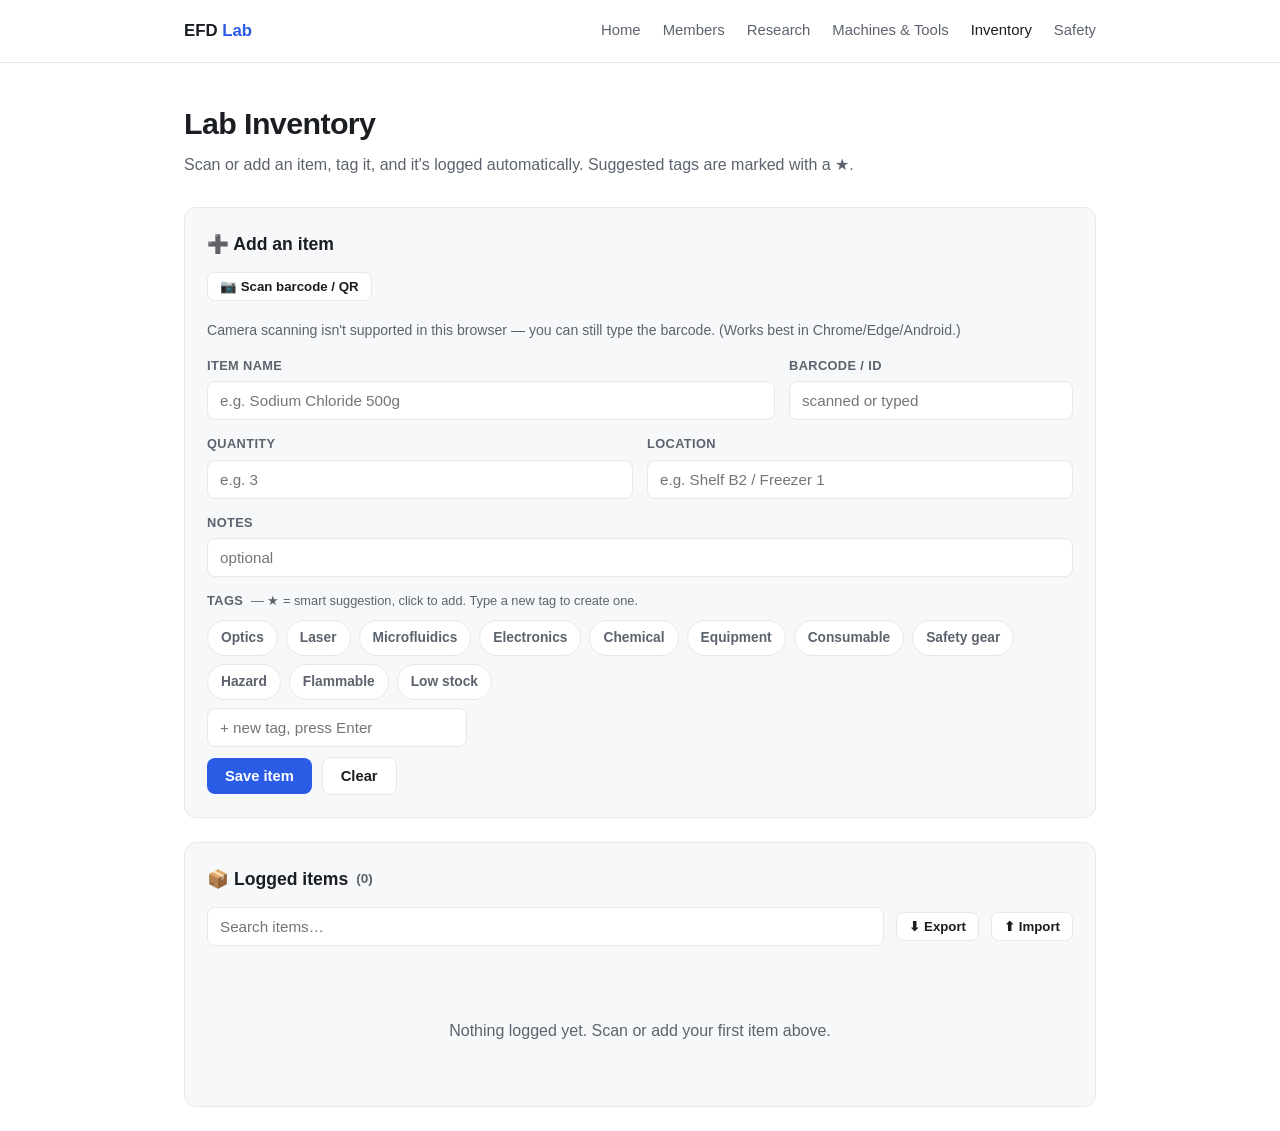
==== inventory.html @ 88e1e7f0 "Rebrand to EFD Lab (Experimental Fluid Dynamics); add 3 members (Itani, Honein, Lakkis); EFD- asset " ====
<!DOCTYPE html>
<html lang="en">
<head>
  <meta charset="UTF-8">
  <meta name="viewport" content="width=device-width, initial-scale=1.0">
  <title>Inventory — Lab Name</title>
  <style>
    :root {
      --bg: #ffffff; --surface: #f7f8fa; --border: #e6e8ec;
      --text: #1a1d21; --muted: #5c636e; --accent: #2b5ce6;
      --accent-soft: #eef2fe; --good: #16a34a; --danger: #dc2626;
      --radius: 12px; --maxw: 960px;
    }
    * { box-sizing: border-box; margin: 0; padding: 0; }
    body {
      font-family: -apple-system, BlinkMacSystemFont, "Segoe UI", Roboto, Helvetica, Arial, sans-serif;
      color: var(--text); background: var(--bg); line-height: 1.6; font-size: 16px;
    }
    a { color: var(--accent); text-decoration: none; }
    a:hover { text-decoration: underline; }
    .wrap { max-width: var(--maxw); margin: 0 auto; padding: 0 24px; }

    header {
      position: sticky; top: 0; z-index: 10; background: rgba(255,255,255,0.9);
      backdrop-filter: blur(8px); border-bottom: 1px solid var(--border);
    }
    nav { display: flex; align-items: center; justify-content: space-between; height: 62px; }
    .brand { font-weight: 700; font-size: 1.05rem; }
    .brand span { color: var(--accent); }
    .nav-links { display: flex; gap: 22px; }
    .nav-links a { color: var(--muted); font-size: 0.93rem; font-weight: 500; }
    .nav-links a.active { color: var(--text); }

    h1.page-title { font-size: 1.9rem; letter-spacing: -0.02em; margin: 36px 0 4px; }
    .page-sub { color: var(--muted); margin-bottom: 30px; }

    .panel {
      background: var(--surface); border: 1px solid var(--border);
      border-radius: var(--radius); padding: 22px; margin-bottom: 24px;
    }
    .panel h2 { font-size: 1.1rem; margin-bottom: 14px; display: flex; align-items: center; gap: 8px; }

    /* Scanner */
    #scanner-area { display: none; margin-bottom: 14px; }
    #video { width: 100%; max-width: 420px; border-radius: 10px; background: #000; aspect-ratio: 4/3; object-fit: cover; }
    .scan-status { font-size: 0.88rem; color: var(--muted); margin-top: 8px; }

    /* Form */
    .form-row { display: flex; gap: 14px; flex-wrap: wrap; margin-bottom: 14px; }
    .field { flex: 1; min-width: 160px; }
    .field label { display: block; font-size: 0.8rem; font-weight: 600; color: var(--muted); margin-bottom: 5px; text-transform: uppercase; letter-spacing: 0.03em; }
    .field input, .field textarea {
      width: 100%; padding: 10px 12px; border: 1px solid var(--border);
      border-radius: 8px; font-size: 0.95rem; font-family: inherit; background: #fff;
    }
    .field input:focus, .field textarea:focus { outline: none; border-color: var(--accent); }

    /* Tag chips */
    .tags-label { font-size: 0.8rem; font-weight: 600; color: var(--muted); margin: 6px 0 8px; text-transform: uppercase; letter-spacing: 0.03em; }
    .chip-row { display: flex; flex-wrap: wrap; gap: 8px; margin-bottom: 8px; }
    .chip {
      display: inline-flex; align-items: center; gap: 6px; cursor: pointer;
      padding: 6px 13px; border-radius: 20px; font-size: 0.86rem; font-weight: 600;
      border: 1px solid var(--border); background: #fff; color: var(--muted);
      transition: all .12s; user-select: none;
    }
    .chip:hover { border-color: var(--accent); }
    .chip.selected { background: var(--accent); color: #fff; border-color: var(--accent); }
    .chip.suggested { border-color: var(--accent); color: var(--accent); background: var(--accent-soft); box-shadow: 0 0 0 2px var(--accent-soft); }
    .chip.suggested::before { content: "★"; font-size: 0.8em; }
    .chip.selected.suggested::before { content: "★"; }

    .btn {
      display: inline-block; padding: 10px 18px; border-radius: 8px; border: none;
      font-weight: 600; font-size: 0.92rem; cursor: pointer; transition: all .15s; font-family: inherit;
    }
    .btn-primary { background: var(--accent); color: #fff; }
    .btn-primary:hover { background: #1e49c4; }
    .btn-ghost { background: #fff; color: var(--text); border: 1px solid var(--border); }
    .btn-ghost:hover { background: #eef0f3; }
    .btn-sm { padding: 6px 12px; font-size: 0.83rem; }
    .btn-danger { color: var(--danger); }
    .actions-bar { display: flex; gap: 10px; flex-wrap: wrap; align-items: center; margin-top: 6px; }

    /* Inventory list */
    .list-controls { display: flex; gap: 12px; flex-wrap: wrap; align-items: center; margin-bottom: 16px; }
    #search { flex: 1; min-width: 200px; padding: 10px 12px; border: 1px solid var(--border); border-radius: 8px; font-size: 0.95rem; }
    .filter-chips { display: flex; flex-wrap: wrap; gap: 7px; }
    .count-badge { font-size: 0.85rem; color: var(--muted); }

    .item {
      background: #fff; border: 1px solid var(--border); border-radius: 10px;
      padding: 16px 18px; margin-bottom: 12px; display: flex; justify-content: space-between; gap: 16px;
    }
    .item-main h3 { font-size: 1.02rem; }
    .item-meta { font-size: 0.85rem; color: var(--muted); margin-top: 3px; }
    .item-tags { display: flex; flex-wrap: wrap; gap: 6px; margin-top: 9px; }
    .item-tag { font-size: 0.75rem; font-weight: 600; color: var(--accent); background: var(--accent-soft); padding: 3px 9px; border-radius: 14px; }
    .item-actions { display: flex; flex-direction: column; gap: 6px; align-items: flex-end; white-space: nowrap; }
    .empty { text-align: center; color: var(--muted); padding: 40px 0; }

    .hint { font-size: 0.85rem; color: var(--muted); background: var(--accent-soft); border-radius: 8px; padding: 10px 14px; margin-bottom: 14px; }

    @media (max-width: 640px) {
      .item { flex-direction: column; }
      .item-actions { flex-direction: row; align-items: center; }
    }
  </style>
</head>
<body>

  <header>
    <div class="wrap">
      <nav>
        <div class="brand">EFD <span>Lab</span></div>
        <div class="nav-links">
          <a href="index.html">Home</a>
          <a href="index.html#people">Members</a>
          <a href="index.html#research">Research</a>
          <a href="machines.html">Machines &amp; Tools</a>
          <a href="inventory.html" class="active">Inventory</a>
          <a href="safety.html">Safety</a>
        </div>
      </nav>
    </div>
  </header>

  <div class="wrap">
    <h1 class="page-title">Lab Inventory</h1>
    <p class="page-sub">Scan or add an item, tag it, and it's logged automatically. Suggested tags are marked with a ★.</p>

    <!-- ============ ADD / SCAN PANEL ============ -->
    <div class="panel">
      <h2>➕ Add an item</h2>

      <div class="actions-bar" style="margin-bottom:14px;">
        <button class="btn btn-ghost btn-sm" id="scan-toggle">📷 Scan barcode / QR</button>
        <span class="scan-status" id="scan-support"></span>
      </div>

      <div id="scanner-area">
        <video id="video" playsinline></video>
        <div class="scan-status" id="scan-status">Point the camera at a barcode…</div>
      </div>

      <div class="form-row">
        <div class="field" style="flex:2;">
          <label for="f-name">Item name</label>
          <input id="f-name" type="text" placeholder="e.g. Sodium Chloride 500g" autocomplete="off">
        </div>
        <div class="field">
          <label for="f-code">Barcode / ID</label>
          <input id="f-code" type="text" placeholder="scanned or typed" autocomplete="off">
        </div>
      </div>
      <div class="form-row">
        <div class="field">
          <label for="f-qty">Quantity</label>
          <input id="f-qty" type="text" placeholder="e.g. 3">
        </div>
        <div class="field">
          <label for="f-loc">Location</label>
          <input id="f-loc" type="text" placeholder="e.g. Shelf B2 / Freezer 1">
        </div>
      </div>
      <div class="form-row">
        <div class="field">
          <label for="f-notes">Notes</label>
          <input id="f-notes" type="text" placeholder="optional">
        </div>
      </div>

      <div class="tags-label">Tags &nbsp;<span style="font-weight:400;text-transform:none;letter-spacing:0;">— ★ = smart suggestion, click to add. Type a new tag to create one.</span></div>
      <div class="chip-row" id="tag-palette"></div>
      <div class="form-row" style="margin-bottom:10px;">
        <div class="field" style="max-width:260px;">
          <input id="new-tag" type="text" placeholder="+ new tag, press Enter" autocomplete="off">
        </div>
      </div>

      <div class="actions-bar">
        <button class="btn btn-primary" id="save-btn">Save item</button>
        <button class="btn btn-ghost" id="clear-btn">Clear</button>
      </div>
    </div>

    <!-- ============ INVENTORY LIST ============ -->
    <div class="panel">
      <h2>📦 Logged items <span class="count-badge" id="count"></span></h2>

      <div class="list-controls">
        <input id="search" type="text" placeholder="Search items…">
        <button class="btn btn-ghost btn-sm" id="export-btn">⬇ Export</button>
        <button class="btn btn-ghost btn-sm" id="import-btn">⬆ Import</button>
        <input type="file" id="import-file" accept="application/json" style="display:none;">
      </div>
      <div class="filter-chips" id="filter-chips" style="margin-bottom:16px;"></div>

      <div id="item-list"></div>
    </div>
  </div>

  <script>
  /* =====================================================================
     SMART-TAG CONFIG  —  edit these to fit your lab.
     Each rule: if any keyword appears in the item name or barcode,
     the listed tags get suggested (★).
     ===================================================================== */
  const TAG_RULES = [
    // --- Optics ---
    { keywords: ["lens", "mirror", "beam", "fiber", "fibre", "optic", "filter", "polarizer", "polariser",
                 "waveplate", "objective", "grating", "prism", "collimator", "photodiode", "detector",
                 "led", "aperture", "iris", "pinhole", "beamsplitter", "diffuser", "optical"],           tags: ["Optics"] },
    // --- Laser (also a hazard) ---
    { keywords: ["laser", "diode laser", "nd:yag", "he-ne", "helium-neon", "532", "635", "780", "1064"], tags: ["Laser", "Hazard"] },
    // --- Microfluidics ---
    { keywords: ["microfluidic", "chip", "pdms", "channel", "syringe", "syringe pump", "tubing", "valve",
                 "wafer", "mold", "mould", "master", "su-8", "su8", "silicone", "plasma", "membrane",
                 "reservoir", "droplet", "flow cell"],                                                    tags: ["Microfluidics"] },
    // --- Electronics ---
    { keywords: ["resistor", "capacitor", "inductor", "transistor", "diode", "ic", "chip", "pcb",
                 "arduino", "raspberry", "esp32", "microcontroller", "breadboard", "wire", "cable",
                 "connector", "header", "sensor", "relay", "motor", "driver", "power supply", "psu",
                 "oscilloscope", "multimeter", "soldering", "battery", "amplifier"],                      tags: ["Electronics"] },
    // --- Chemicals / solvents (fabrication + cleaning) ---
    { keywords: ["acetone", "isopropanol", "ipa", "ethanol", "methanol", "solvent", "resist", "developer",
                 "acid", "photoresist", "silane", "glue", "epoxy", "adhesive"],                           tags: ["Chemical", "Flammable"] },
    // --- Equipment (big/shared instruments) ---
    { keywords: ["microscope", "camera", "stage", "spectrometer", "generator", "function generator",
                 "pump", "controller", "objective", "spin coater", "hotplate", "oven", "printer",
                 "power meter", "translation"],                                                           tags: ["Equipment"] },
    // --- Consumables (things you use up) ---
    { keywords: ["slide", "coverslip", "cover slip", "tip", "glove", "wipe", "petri", "vial", "pipette",
                 "tape", "foil", "tubing"],                                                               tags: ["Consumable"] },
    // --- Safety gear ---
    { keywords: ["goggle", "glasses", "laser goggle", "glove", "coat", "shield", "mask", "safety"],       tags: ["Safety gear"] },
  ];

  // Base tags always shown in the palette (plus any you create).
  const BASE_TAGS = ["Optics", "Laser", "Microfluidics", "Electronics", "Chemical", "Equipment",
                     "Consumable", "Safety gear", "Hazard", "Flammable", "Low stock"];

  /* ===================================================================== */

  const STORE_KEY = "lab_inventory_items";
  const TAGS_KEY  = "lab_inventory_tags";

  let items = load(STORE_KEY, []);
  let allTags = Array.from(new Set([...BASE_TAGS, ...load(TAGS_KEY, [])]));
  let selectedTags = new Set();
  let activeFilter = null;

  const $ = id => document.getElementById(id);

  function load(key, fallback) {
    try { return JSON.parse(localStorage.getItem(key)) || fallback; }
    catch { return fallback; }
  }
  function save() {
    localStorage.setItem(STORE_KEY, JSON.stringify(items));
    localStorage.setItem(TAGS_KEY, JSON.stringify(allTags));
  }

  /* ---------- SMART SUGGESTION ENGINE ---------- */
  function tokenize(text) {
    return (text || "").toLowerCase().split(/[^a-z0-9-]+/).filter(Boolean);
  }
  function suggestTags(name, code) {
    const text = (name + " " + code).toLowerCase();
    const tokens = tokenize(name);
    const scores = {};
    const bump = (t, n) => { scores[t] = (scores[t] || 0) + n; };

    // 1) Rule-based: keyword -> tags
    for (const rule of TAG_RULES) {
      if (rule.keywords.some(k => text.includes(k))) rule.tags.forEach(t => bump(t, 3));
    }
    // 2) Learned from history: tags used before for items sharing a word
    for (const it of items) {
      const itTokens = new Set(tokenize(it.name));
      const overlap = tokens.filter(t => itTokens.has(t)).length;
      if (overlap > 0) (it.tags || []).forEach(t => bump(t, overlap));
    }
    return Object.entries(scores).sort((a, b) => b[1] - a[1]).map(e => e[0]);
  }

  /* ---------- TAG PALETTE ---------- */
  function renderPalette() {
    const suggested = new Set(suggestTags($("f-name").value, $("f-code").value));
    // ensure suggested tags exist in palette
    suggested.forEach(t => { if (!allTags.includes(t)) allTags.push(t); });

    const palette = $("tag-palette");
    palette.innerHTML = "";
    // suggested first, then the rest
    const ordered = [...allTags].sort((a, b) => (suggested.has(b) - suggested.has(a)));
    ordered.forEach(tag => {
      const chip = document.createElement("span");
      chip.className = "chip"
        + (selectedTags.has(tag) ? " selected" : "")
        + (suggested.has(tag) ? " suggested" : "");
      chip.textContent = tag;
      chip.onclick = () => {
        selectedTags.has(tag) ? selectedTags.delete(tag) : selectedTags.add(tag);
        renderPalette();
      };
      palette.appendChild(chip);
    });
  }

  /* ---------- SAVE ITEM ---------- */
  function saveItem() {
    const name = $("f-name").value.trim();
    if (!name) { $("f-name").focus(); alert("Please enter an item name."); return; }
    const item = {
      id: Date.now() + "-" + Math.floor(performance.now()),
      name,
      code: $("f-code").value.trim(),
      qty: $("f-qty").value.trim(),
      loc: $("f-loc").value.trim(),
      notes: $("f-notes").value.trim(),
      tags: [...selectedTags],
      added: new Date().toISOString().slice(0, 10)
    };
    items.unshift(item);
    // remember any new tags
    item.tags.forEach(t => { if (!allTags.includes(t)) allTags.push(t); });
    save();
    clearForm();
    renderList();
    flashStatus("✓ Saved: " + name);
  }
  function clearForm() {
    ["f-name","f-code","f-qty","f-loc","f-notes"].forEach(id => $(id).value = "");
    selectedTags.clear();
    renderPalette();
    $("f-name").focus();
  }
  function flashStatus(msg) {
    const s = $("scan-status"); if (!s) return;
    const prev = s.textContent; s.style.color = "var(--good)"; s.textContent = msg;
    setTimeout(() => { s.style.color = ""; s.textContent = prev; }, 1800);
  }

  /* ---------- INVENTORY LIST ---------- */
  function renderFilters() {
    const box = $("filter-chips");
    box.innerHTML = "";
    const used = Array.from(new Set(items.flatMap(i => i.tags || []))).sort();
    if (!used.length) return;
    const mk = (label, val) => {
      const c = document.createElement("span");
      c.className = "chip" + (activeFilter === val ? " selected" : "");
      c.textContent = label;
      c.onclick = () => { activeFilter = (activeFilter === val ? null : val); renderList(); };
      return c;
    };
    box.appendChild(mk("All", null));
    used.forEach(t => box.appendChild(mk(t, t)));
  }

  function renderList() {
    renderFilters();
    const q = $("search").value.toLowerCase();
    const list = $("item-list");
    let shown = items.filter(it => {
      const matchQ = !q || (it.name + " " + it.code + " " + it.loc + " " + (it.tags||[]).join(" ")).toLowerCase().includes(q);
      const matchF = !activeFilter || (it.tags || []).includes(activeFilter);
      return matchQ && matchF;
    });
    $("count").textContent = "(" + items.length + ")";

    if (!shown.length) {
      list.innerHTML = '<div class="empty">' + (items.length ? "No items match your search/filter." : "Nothing logged yet. Scan or add your first item above.") + '</div>';
      return;
    }
    list.innerHTML = "";
    shown.forEach(it => {
      const el = document.createElement("div");
      el.className = "item";
      const meta = [it.code && ("#" + it.code), it.qty && ("qty " + it.qty), it.loc, "added " + it.added]
        .filter(Boolean).join(" · ");
      el.innerHTML =
        '<div class="item-main">' +
          '<h3></h3>' +
          '<div class="item-meta"></div>' +
          (it.notes ? '<div class="item-meta"></div>' : '') +
          '<div class="item-tags"></div>' +
        '</div>' +
        '<div class="item-actions">' +
          '<button class="btn btn-ghost btn-sm btn-danger" data-del="'+it.id+'">Delete</button>' +
        '</div>';
      el.querySelector("h3").textContent = it.name;
      el.querySelectorAll(".item-meta")[0].textContent = meta;
      if (it.notes) el.querySelectorAll(".item-meta")[1].textContent = "📝 " + it.notes;
      const tagBox = el.querySelector(".item-tags");
      (it.tags || []).forEach(t => {
        const s = document.createElement("span"); s.className = "item-tag"; s.textContent = t; tagBox.appendChild(s);
      });
      el.querySelector("[data-del]").onclick = () => {
        if (confirm("Delete \"" + it.name + "\"?")) { items = items.filter(x => x.id !== it.id); save(); renderList(); }
      };
      list.appendChild(el);
    });
  }

  /* ---------- CAMERA SCANNING ---------- */
  let stream = null, scanning = false, detector = null;
  function setupScanSupport() {
    if ("BarcodeDetector" in window) {
      $("scan-support").textContent = "Camera scanning supported.";
    } else {
      $("scan-support").textContent = "Camera scanning isn't supported in this browser — you can still type the barcode. (Works best in Chrome/Edge/Android.)";
      $("scan-toggle").disabled = false;
    }
  }
  async function toggleScan() {
    const area = $("scanner-area");
    if (scanning) { stopScan(); return; }
    if (!("BarcodeDetector" in window)) {
      alert("This browser can't scan with the camera. Please type the barcode into the 'Barcode / ID' field, or open the site in Chrome/Edge.");
      return;
    }
    try {
      detector = new BarcodeDetector();
      stream = await navigator.mediaDevices.getUserMedia({ video: { facingMode: "environment" } });
      $("video").srcObject = stream;
      await $("video").play();
      area.style.display = "block";
      scanning = true;
      $("scan-toggle").textContent = "✕ Stop scanning";
      scanLoop();
    } catch (e) {
      alert("Couldn't access the camera: " + e.message + "\nMake sure you're on https:// and allowed camera access.");
    }
  }
  async function scanLoop() {
    if (!scanning) return;
    try {
      const codes = await detector.detect($("video"));
      if (codes.length) {
        const val = codes[0].rawValue;
        $("f-code").value = val;
        $("scan-status").textContent = "Scanned: " + val + "  ✓";
        navigator.vibrate && navigator.vibrate(120);
        renderPalette();
        $("f-name").focus();
        stopScan();
        return;
      }
    } catch {}
    requestAnimationFrame(scanLoop);
  }
  function stopScan() {
    scanning = false;
    if (stream) stream.getTracks().forEach(t => t.stop());
    $("scanner-area").style.display = "none";
    $("scan-toggle").textContent = "📷 Scan barcode / QR";
  }

  /* ---------- EXPORT / IMPORT ---------- */
  function exportData() {
    const blob = new Blob([JSON.stringify({ items, tags: allTags }, null, 2)], { type: "application/json" });
    const a = document.createElement("a");
    a.href = URL.createObjectURL(blob);
    a.download = "lab-inventory.json";
    a.click();
  }
  function importData(file) {
    const reader = new FileReader();
    reader.onload = () => {
      try {
        const data = JSON.parse(reader.result);
        if (!Array.isArray(data.items)) throw new Error("bad file");
        if (confirm("Import " + data.items.length + " items? This merges with your current list.")) {
          const seen = new Set(items.map(i => i.id));
          data.items.forEach(i => { if (!seen.has(i.id)) items.push(i); });
          if (Array.isArray(data.tags)) allTags = Array.from(new Set([...allTags, ...data.tags]));
          save(); renderList(); renderPalette();
          alert("Imported.");
        }
      } catch { alert("That doesn't look like a valid inventory export file."); }
    };
    reader.readAsText(file);
  }

  /* ---------- WIRE UP ---------- */
  $("f-name").addEventListener("input", renderPalette);
  $("f-code").addEventListener("input", renderPalette);
  $("new-tag").addEventListener("keydown", e => {
    if (e.key === "Enter") {
      const t = e.target.value.trim();
      if (t) { if (!allTags.includes(t)) allTags.push(t); selectedTags.add(t); e.target.value = ""; renderPalette(); }
    }
  });
  $("save-btn").onclick = saveItem;
  $("clear-btn").onclick = clearForm;
  $("scan-toggle").onclick = toggleScan;
  $("search").addEventListener("input", renderList);
  $("export-btn").onclick = exportData;
  $("import-btn").onclick = () => $("import-file").click();
  $("import-file").onchange = e => { if (e.target.files[0]) importData(e.target.files[0]); };

  setupScanSupport();
  renderPalette();
  renderList();
  </script>

</body>
</html>
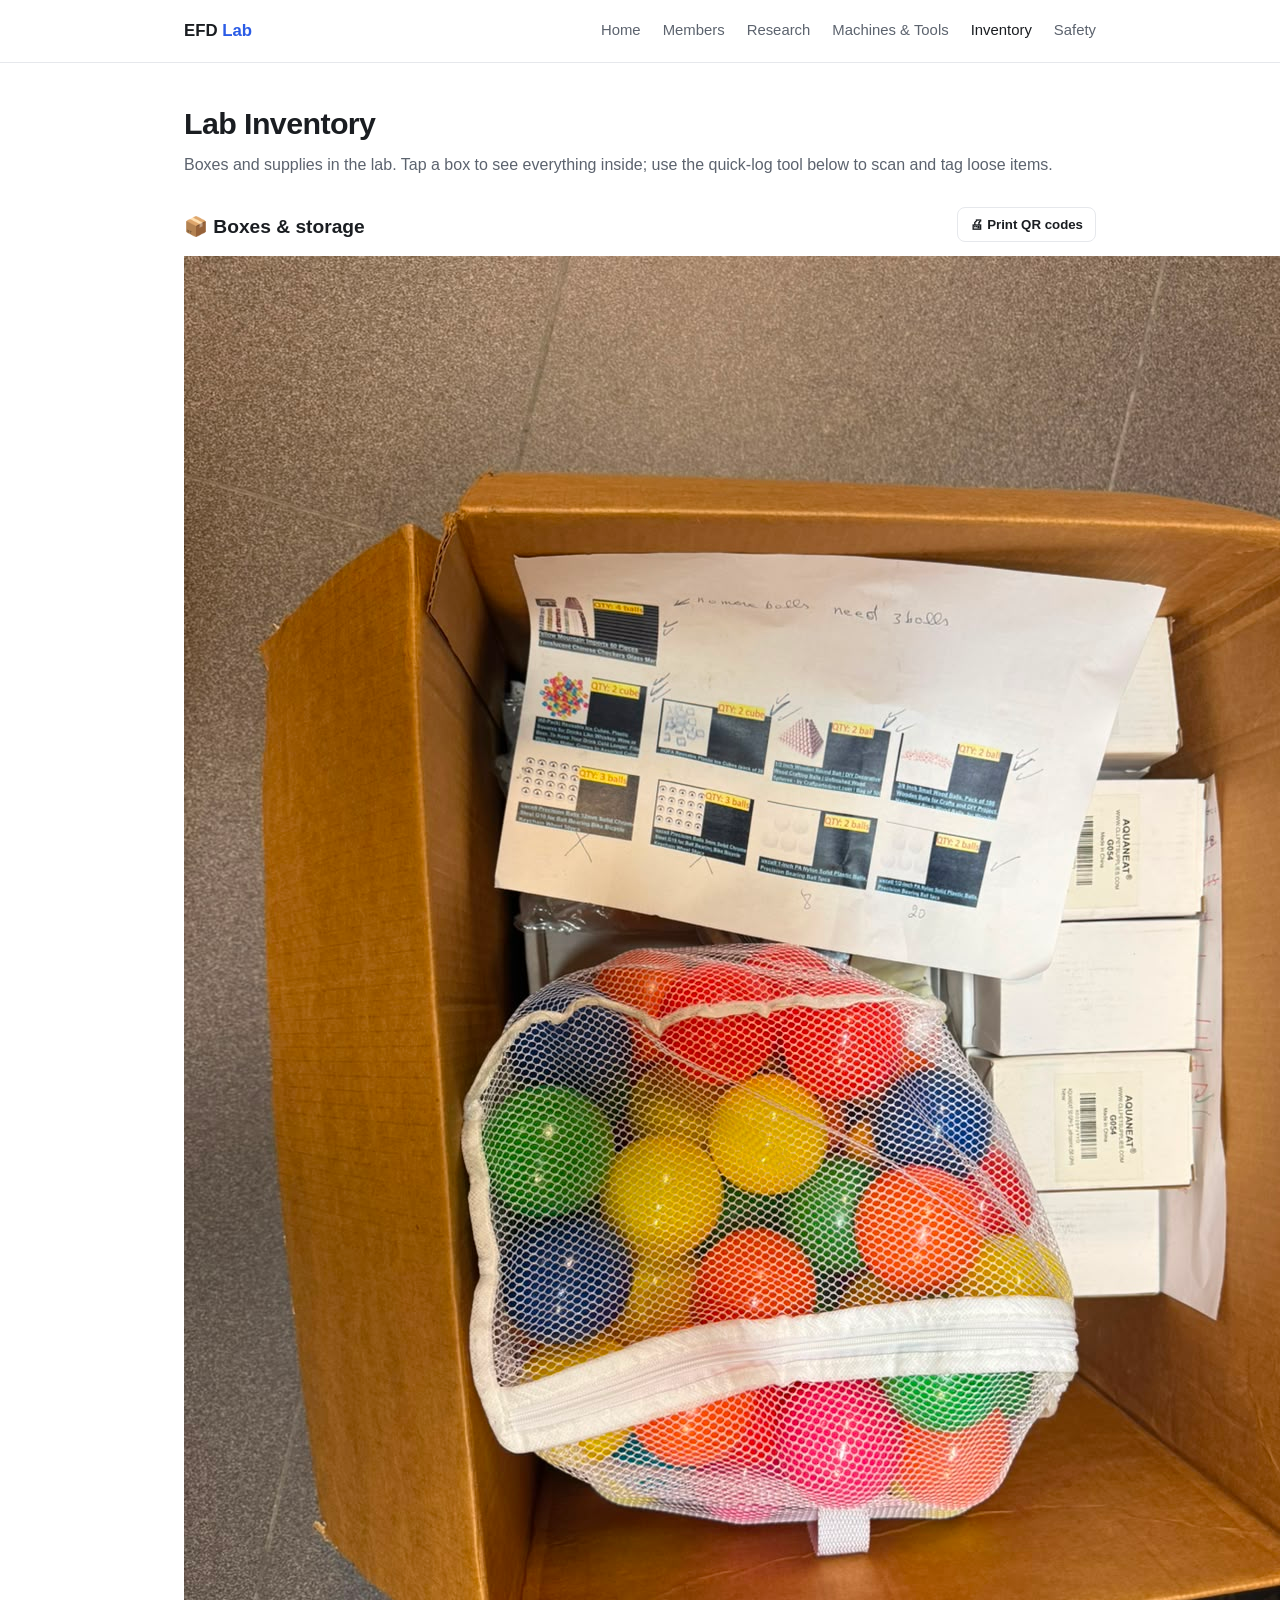
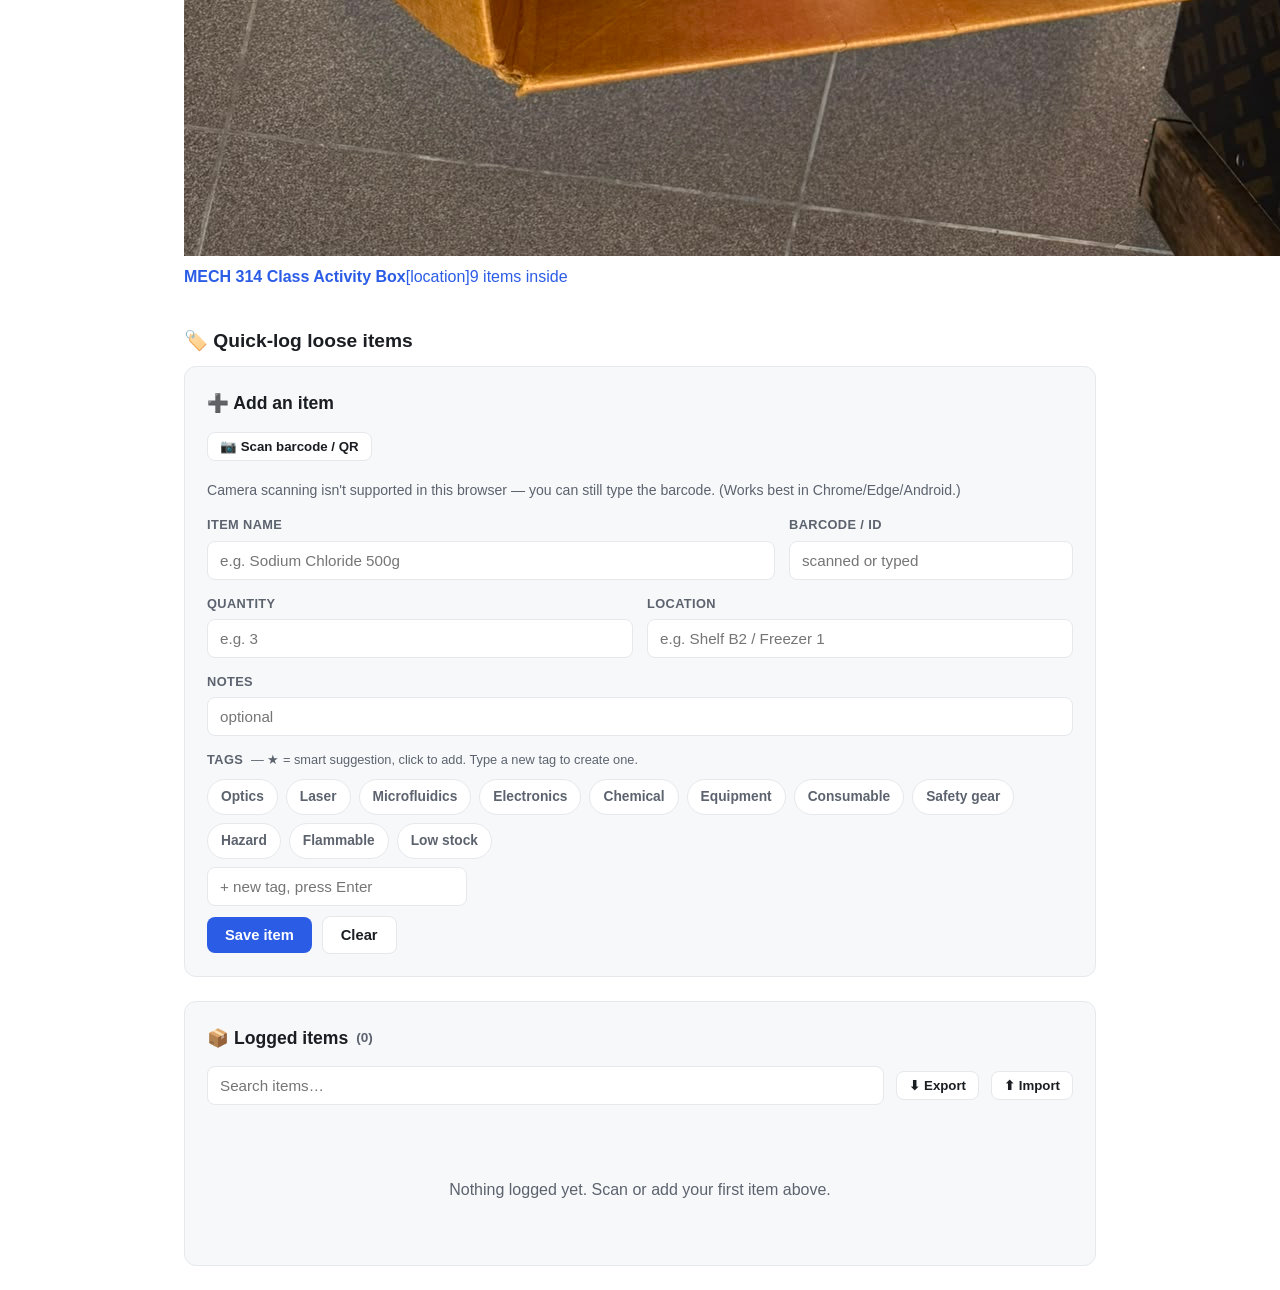
==== commit 4887d2af: "Move boxes/cabinets from Machines & Tools to the Inventory page" ====
--- a/inventory.html
+++ b/inventory.html
@@ -115,7 +115,7 @@
         <div class="brand">EFD <span>Lab</span></div>
         <div class="nav-links">
           <a href="index.html">Home</a>
-          <a href="index.html#people">Members</a>
+          <a href="members.html">Members</a>
           <a href="index.html#research">Research</a>
           <a href="machines.html">Machines &amp; Tools</a>
           <a href="inventory.html" class="active">Inventory</a>
@@ -127,9 +127,17 @@
 
   <div class="wrap">
     <h1 class="page-title">Lab Inventory</h1>
-    <p class="page-sub">Scan or add an item, tag it, and it's logged automatically. Suggested tags are marked with a ★.</p>
+    <p class="page-sub">Boxes and supplies in the lab. Tap a box to see everything inside; use the quick-log tool below to scan and tag loose items.</p>
+
+    <!-- ============ CATALOG BOXES / STORAGE ============ -->
+    <div style="display:flex;justify-content:space-between;align-items:flex-end;flex-wrap:wrap;gap:12px;margin-bottom:14px;">
+      <div><h2 style="font-size:1.2rem;">📦 Boxes &amp; storage</h2></div>
+      <a class="btn btn-ghost btn-sm" href="qr.html">🖨 Print QR codes</a>
+    </div>
+    <div class="cab-grid" id="cab-grid" style="margin-bottom:36px;"></div>
 
     <!-- ============ ADD / SCAN PANEL ============ -->
+    <h2 style="font-size:1.2rem;margin-bottom:10px;">🏷️ Quick-log loose items</h2>
     <div class="panel">
       <h2>➕ Add an item</h2>
 
@@ -199,6 +207,29 @@
       <div id="item-list"></div>
     </div>
   </div>
+
+  <!-- Catalog boxes (from the shared asset catalog) -->
+  <script src="data/assets.js"></script>
+  <script>
+  (function () {
+    function esc(s){return (s==null?"":String(s)).replace(/[&<>"]/g,function(c){return ({"&":"&amp;","<":"&lt;",">":"&gt;",'"':"&quot;"})[c];});}
+    var box = document.getElementById("cab-grid");
+    if (!box || !window.LAB_ASSETS) return;
+    var cabs = window.LAB_ASSETS.filter(function (a) { return a.type === "cabinet"; });
+    if (!cabs.length) { box.innerHTML = '<div class="empty">No boxes listed yet.</div>'; return; }
+    box.innerHTML = cabs.map(function (cb) {
+      var n = (cb.contains || []).length + (cb.contents || []).length;
+      var icon = cb.photo
+        ? '<img src="' + esc(cb.photo) + '" alt="" onerror="this.style.display=\'none\'">'
+        : window.assetIcon(cb.icon);
+      return '<a class="cab" href="item.html?id=' + encodeURIComponent(cb.id) + '">' +
+        '<span class="cic">' + icon + '</span>' +
+        '<span class="cinfo"><b>' + esc(cb.name) + '</b>' +
+        '<span>' + esc(cb.location || '') + '</span>' +
+        '<span>' + n + ' item' + (n === 1 ? '' : 's') + ' inside</span></span></a>';
+    }).join("");
+  })();
+  </script>
 
   <script>
   /* =====================================================================
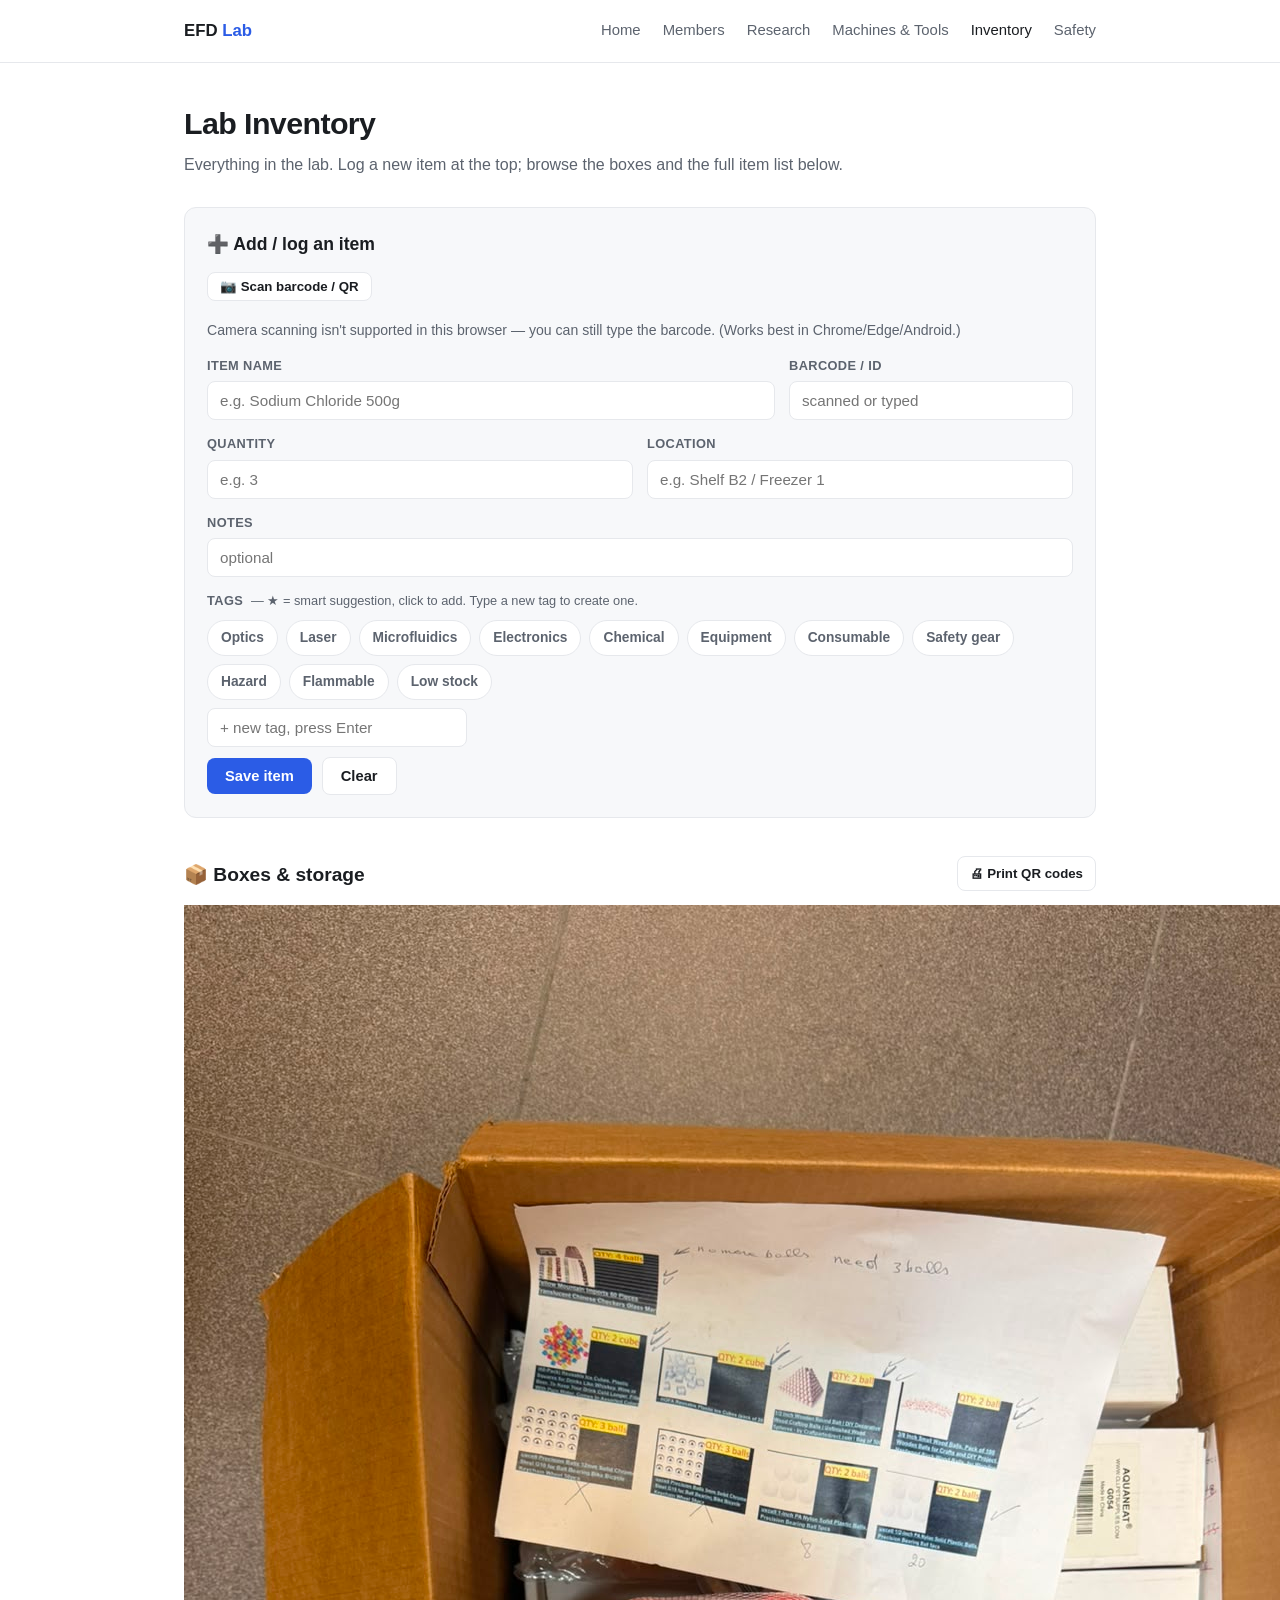
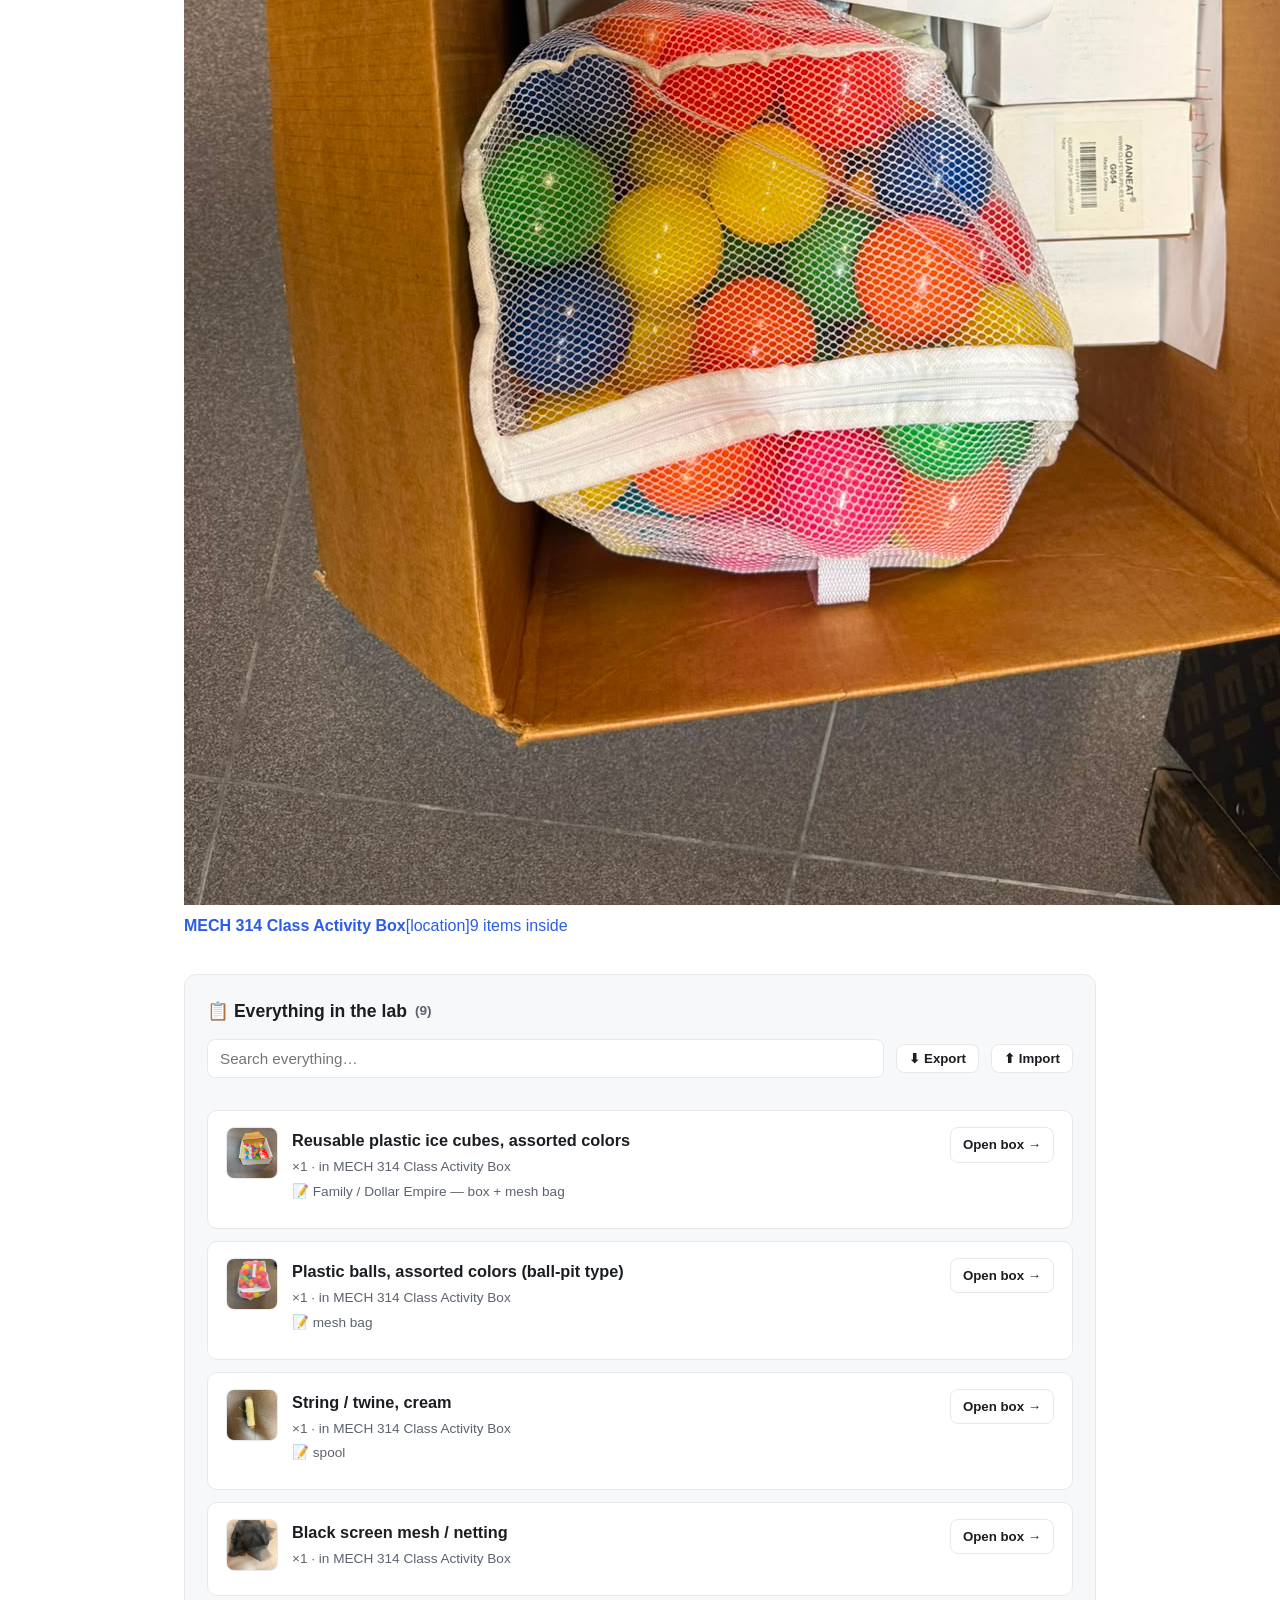
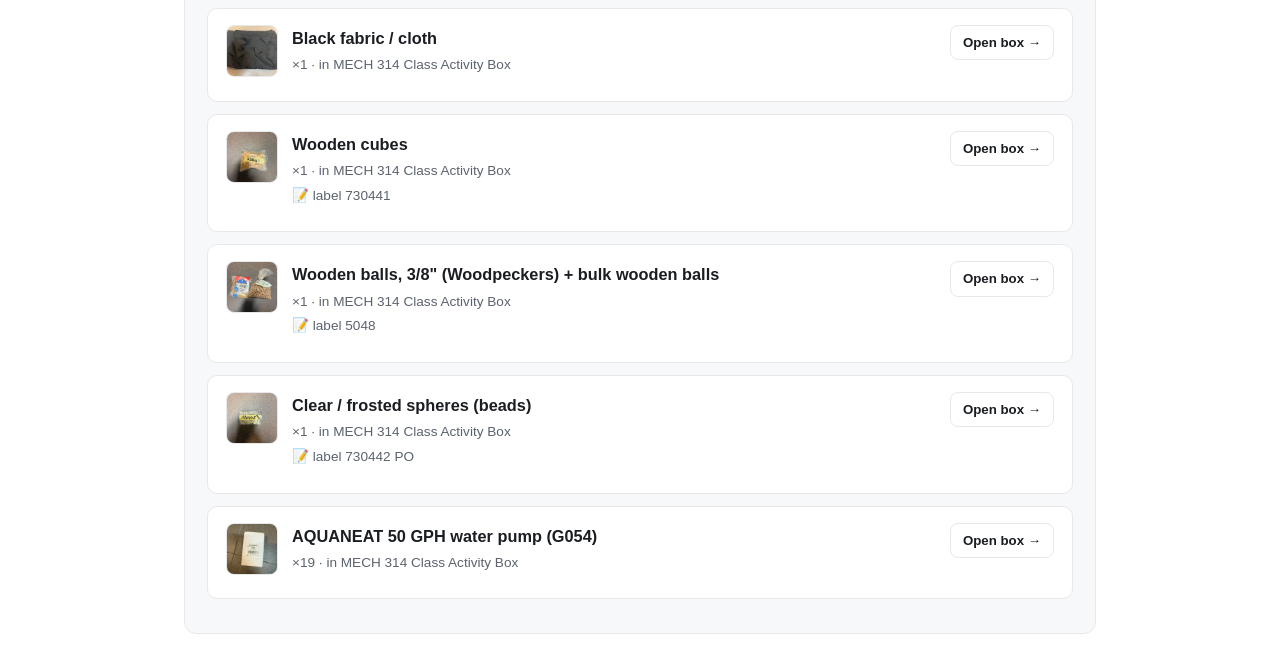
==== commit 8e84cd04: "Inventory redesign: log tool on top, boxes + full item list below (shows all box contents), compact " ====
--- a/inventory.html
+++ b/inventory.html
@@ -92,6 +92,9 @@
       background: #fff; border: 1px solid var(--border); border-radius: 10px;
       padding: 16px 18px; margin-bottom: 12px; display: flex; justify-content: space-between; gap: 16px;
     }
+    .item-left { display: flex; gap: 14px; align-items: flex-start; flex: 1; min-width: 0; }
+    .item-thumb { width: 52px; height: 52px; border-radius: 8px; object-fit: cover; border: 1px solid var(--border); flex-shrink: 0; background: var(--surface); }
+    .item-main { min-width: 0; }
     .item-main h3 { font-size: 1.02rem; }
     .item-meta { font-size: 0.85rem; color: var(--muted); margin-top: 3px; }
     .item-tags { display: flex; flex-wrap: wrap; gap: 6px; margin-top: 9px; }
@@ -127,19 +130,11 @@
 
   <div class="wrap">
     <h1 class="page-title">Lab Inventory</h1>
-    <p class="page-sub">Boxes and supplies in the lab. Tap a box to see everything inside; use the quick-log tool below to scan and tag loose items.</p>
-
-    <!-- ============ CATALOG BOXES / STORAGE ============ -->
-    <div style="display:flex;justify-content:space-between;align-items:flex-end;flex-wrap:wrap;gap:12px;margin-bottom:14px;">
-      <div><h2 style="font-size:1.2rem;">📦 Boxes &amp; storage</h2></div>
-      <a class="btn btn-ghost btn-sm" href="qr.html">🖨 Print QR codes</a>
-    </div>
-    <div class="cab-grid" id="cab-grid" style="margin-bottom:36px;"></div>
-
-    <!-- ============ ADD / SCAN PANEL ============ -->
-    <h2 style="font-size:1.2rem;margin-bottom:10px;">🏷️ Quick-log loose items</h2>
+    <p class="page-sub">Everything in the lab. Log a new item at the top; browse the boxes and the full item list below.</p>
+
+    <!-- ============ ADD / LOG (TOP) ============ -->
     <div class="panel">
-      <h2>➕ Add an item</h2>
+      <h2>➕ Add / log an item</h2>
 
       <div class="actions-bar" style="margin-bottom:14px;">
         <button class="btn btn-ghost btn-sm" id="scan-toggle">📷 Scan barcode / QR</button>
@@ -192,12 +187,19 @@
       </div>
     </div>
 
-    <!-- ============ INVENTORY LIST ============ -->
+    <!-- ============ BOXES & STORAGE ============ -->
+    <div style="display:flex;justify-content:space-between;align-items:flex-end;flex-wrap:wrap;gap:12px;margin:38px 0 14px;">
+      <div><h2 style="font-size:1.2rem;">📦 Boxes &amp; storage</h2></div>
+      <a class="btn btn-ghost btn-sm" href="qr.html">🖨 Print QR codes</a>
+    </div>
+    <div class="cab-grid" id="cab-grid" style="margin-bottom:36px;"></div>
+
+    <!-- ============ ALL ITEMS ============ -->
     <div class="panel">
-      <h2>📦 Logged items <span class="count-badge" id="count"></span></h2>
+      <h2>📋 Everything in the lab <span class="count-badge" id="count"></span></h2>
 
       <div class="list-controls">
-        <input id="search" type="text" placeholder="Search items…">
+        <input id="search" type="text" placeholder="Search everything…">
         <button class="btn btn-ghost btn-sm" id="export-btn">⬇ Export</button>
         <button class="btn btn-ghost btn-sm" id="import-btn">⬆ Import</button>
         <input type="file" id="import-file" accept="application/json" style="display:none;">
@@ -390,36 +392,60 @@
     used.forEach(t => box.appendChild(mk(t, t)));
   }
 
+  // Read-only rows pulled from the shared catalog (every box's contents).
+  function catalogRows() {
+    if (!window.LAB_ASSETS) return [];
+    const rows = [];
+    window.LAB_ASSETS.filter(a => a.type === "cabinet").forEach(cb => {
+      (cb.contents || []).forEach(c => rows.push({
+        name: c.name, qty: c.qty || "", loc: "in " + cb.name, notes: c.note || "",
+        photo: c.photo || "", tags: [], boxId: cb.id, readonly: true
+      }));
+      (cb.contains || []).map(window.getAsset).filter(Boolean).forEach(t => rows.push({
+        name: t.name, qty: t.qty || "", loc: "in " + cb.name, notes: "",
+        photo: t.photo || "", tags: t.tags || [], boxId: cb.id, readonly: true
+      }));
+    });
+    return rows;
+  }
+
   function renderList() {
     renderFilters();
     const q = $("search").value.toLowerCase();
     const list = $("item-list");
-    let shown = items.filter(it => {
-      const matchQ = !q || (it.name + " " + it.code + " " + it.loc + " " + (it.tags||[]).join(" ")).toLowerCase().includes(q);
+    const combined = catalogRows().concat(items);
+    let shown = combined.filter(it => {
+      const hay = (it.name + " " + (it.code||"") + " " + (it.loc||"") + " " + (it.notes||"") + " " + (it.tags||[]).join(" ")).toLowerCase();
+      const matchQ = !q || hay.includes(q);
       const matchF = !activeFilter || (it.tags || []).includes(activeFilter);
       return matchQ && matchF;
     });
-    $("count").textContent = "(" + items.length + ")";
+    $("count").textContent = "(" + combined.length + ")";
 
     if (!shown.length) {
-      list.innerHTML = '<div class="empty">' + (items.length ? "No items match your search/filter." : "Nothing logged yet. Scan or add your first item above.") + '</div>';
+      list.innerHTML = '<div class="empty">' + (combined.length ? "Nothing matches your search/filter." : "Nothing in the inventory yet. Add an item above.") + '</div>';
       return;
     }
     list.innerHTML = "";
     shown.forEach(it => {
       const el = document.createElement("div");
       el.className = "item";
-      const meta = [it.code && ("#" + it.code), it.qty && ("qty " + it.qty), it.loc, "added " + it.added]
+      const meta = [it.code && ("#" + it.code), it.qty && ("×" + it.qty), it.loc, it.added && ("added " + it.added)]
         .filter(Boolean).join(" · ");
+      const thumb = it.photo ? '<img class="item-thumb" alt="" src="' + it.photo + '" onerror="this.style.display=\'none\'">' : '';
       el.innerHTML =
-        '<div class="item-main">' +
-          '<h3></h3>' +
-          '<div class="item-meta"></div>' +
-          (it.notes ? '<div class="item-meta"></div>' : '') +
-          '<div class="item-tags"></div>' +
+        '<div class="item-left">' + thumb +
+          '<div class="item-main">' +
+            '<h3></h3>' +
+            '<div class="item-meta"></div>' +
+            (it.notes ? '<div class="item-meta note2"></div>' : '') +
+            '<div class="item-tags"></div>' +
+          '</div>' +
         '</div>' +
         '<div class="item-actions">' +
-          '<button class="btn btn-ghost btn-sm btn-danger" data-del="'+it.id+'">Delete</button>' +
+          (it.readonly
+            ? '<a class="btn btn-ghost btn-sm" href="item.html?id=' + encodeURIComponent(it.boxId) + '">Open box →</a>'
+            : '<button class="btn btn-ghost btn-sm btn-danger" data-del="' + it.id + '">Delete</button>') +
         '</div>';
       el.querySelector("h3").textContent = it.name;
       el.querySelectorAll(".item-meta")[0].textContent = meta;
@@ -428,7 +454,7 @@
       (it.tags || []).forEach(t => {
         const s = document.createElement("span"); s.className = "item-tag"; s.textContent = t; tagBox.appendChild(s);
       });
-      el.querySelector("[data-del]").onclick = () => {
+      if (!it.readonly) el.querySelector("[data-del]").onclick = () => {
         if (confirm("Delete \"" + it.name + "\"?")) { items = items.filter(x => x.id !== it.id); save(); renderList(); }
       };
       list.appendChild(el);
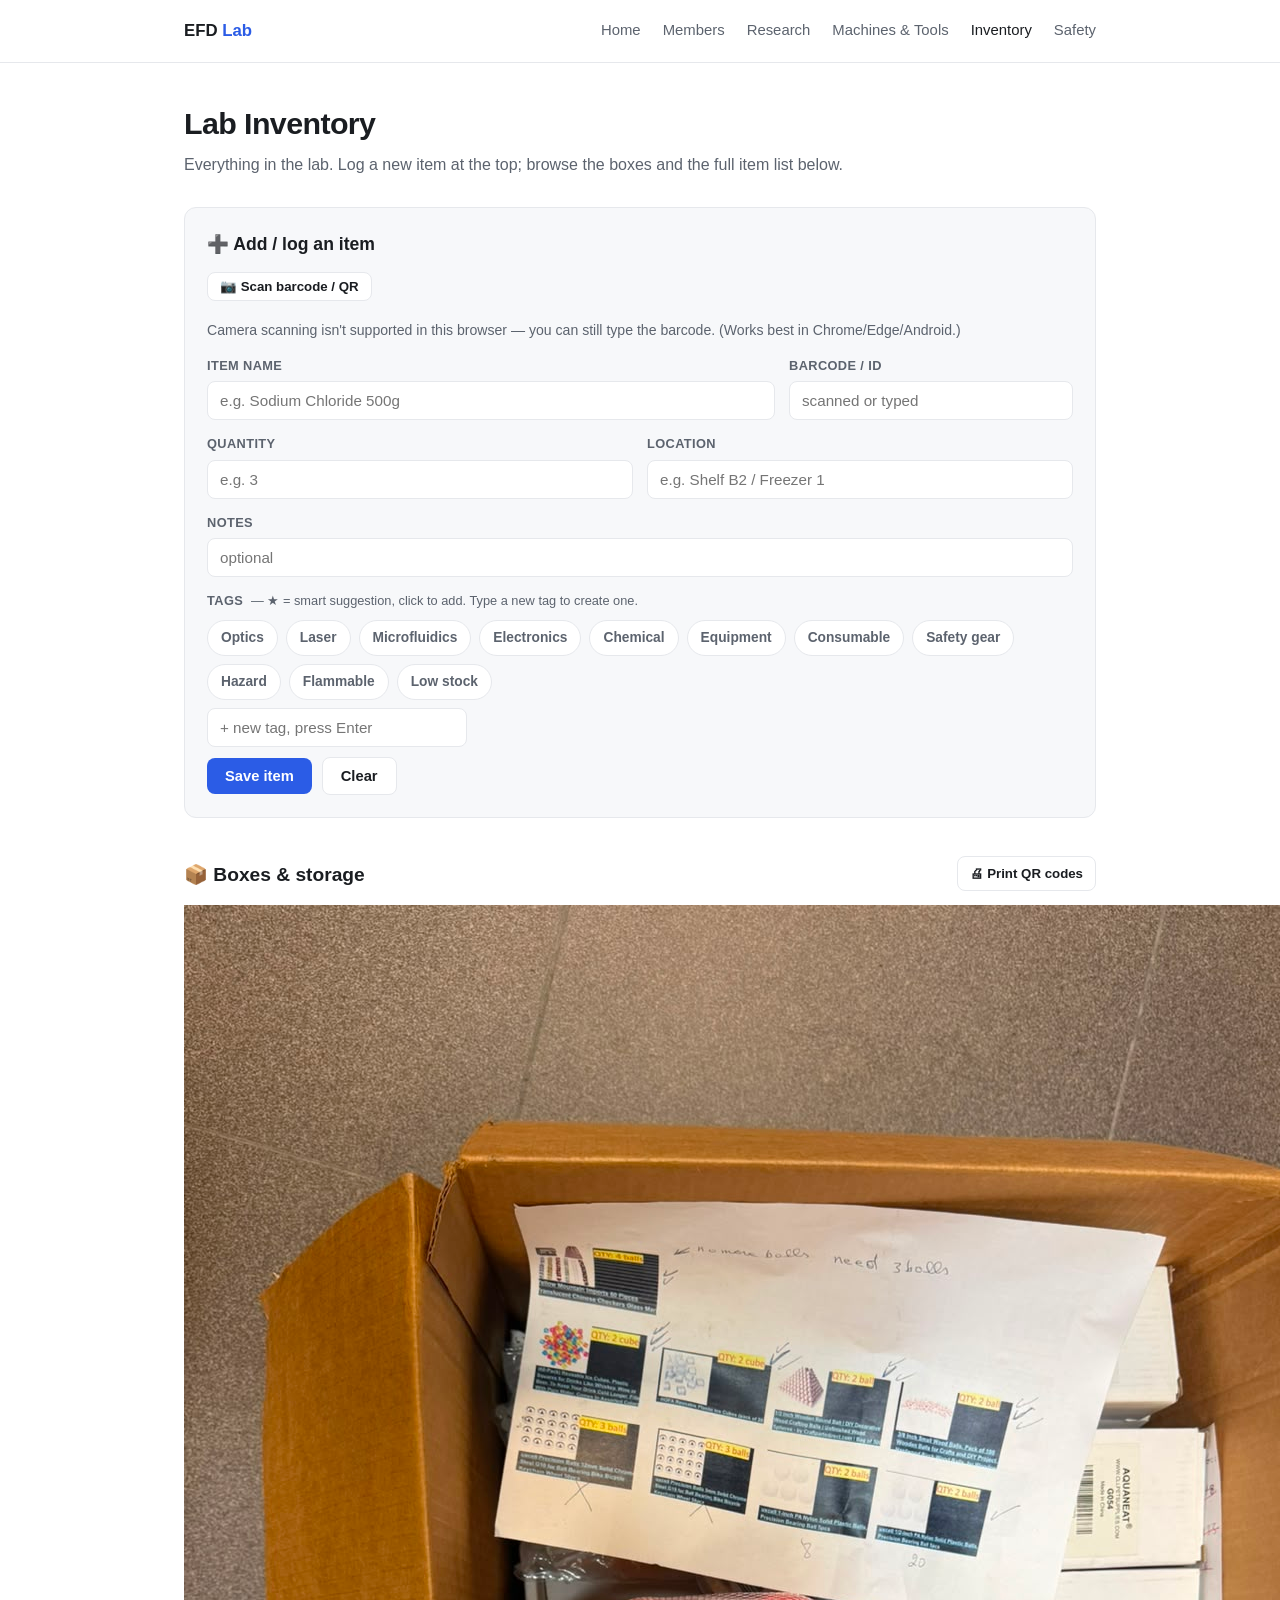
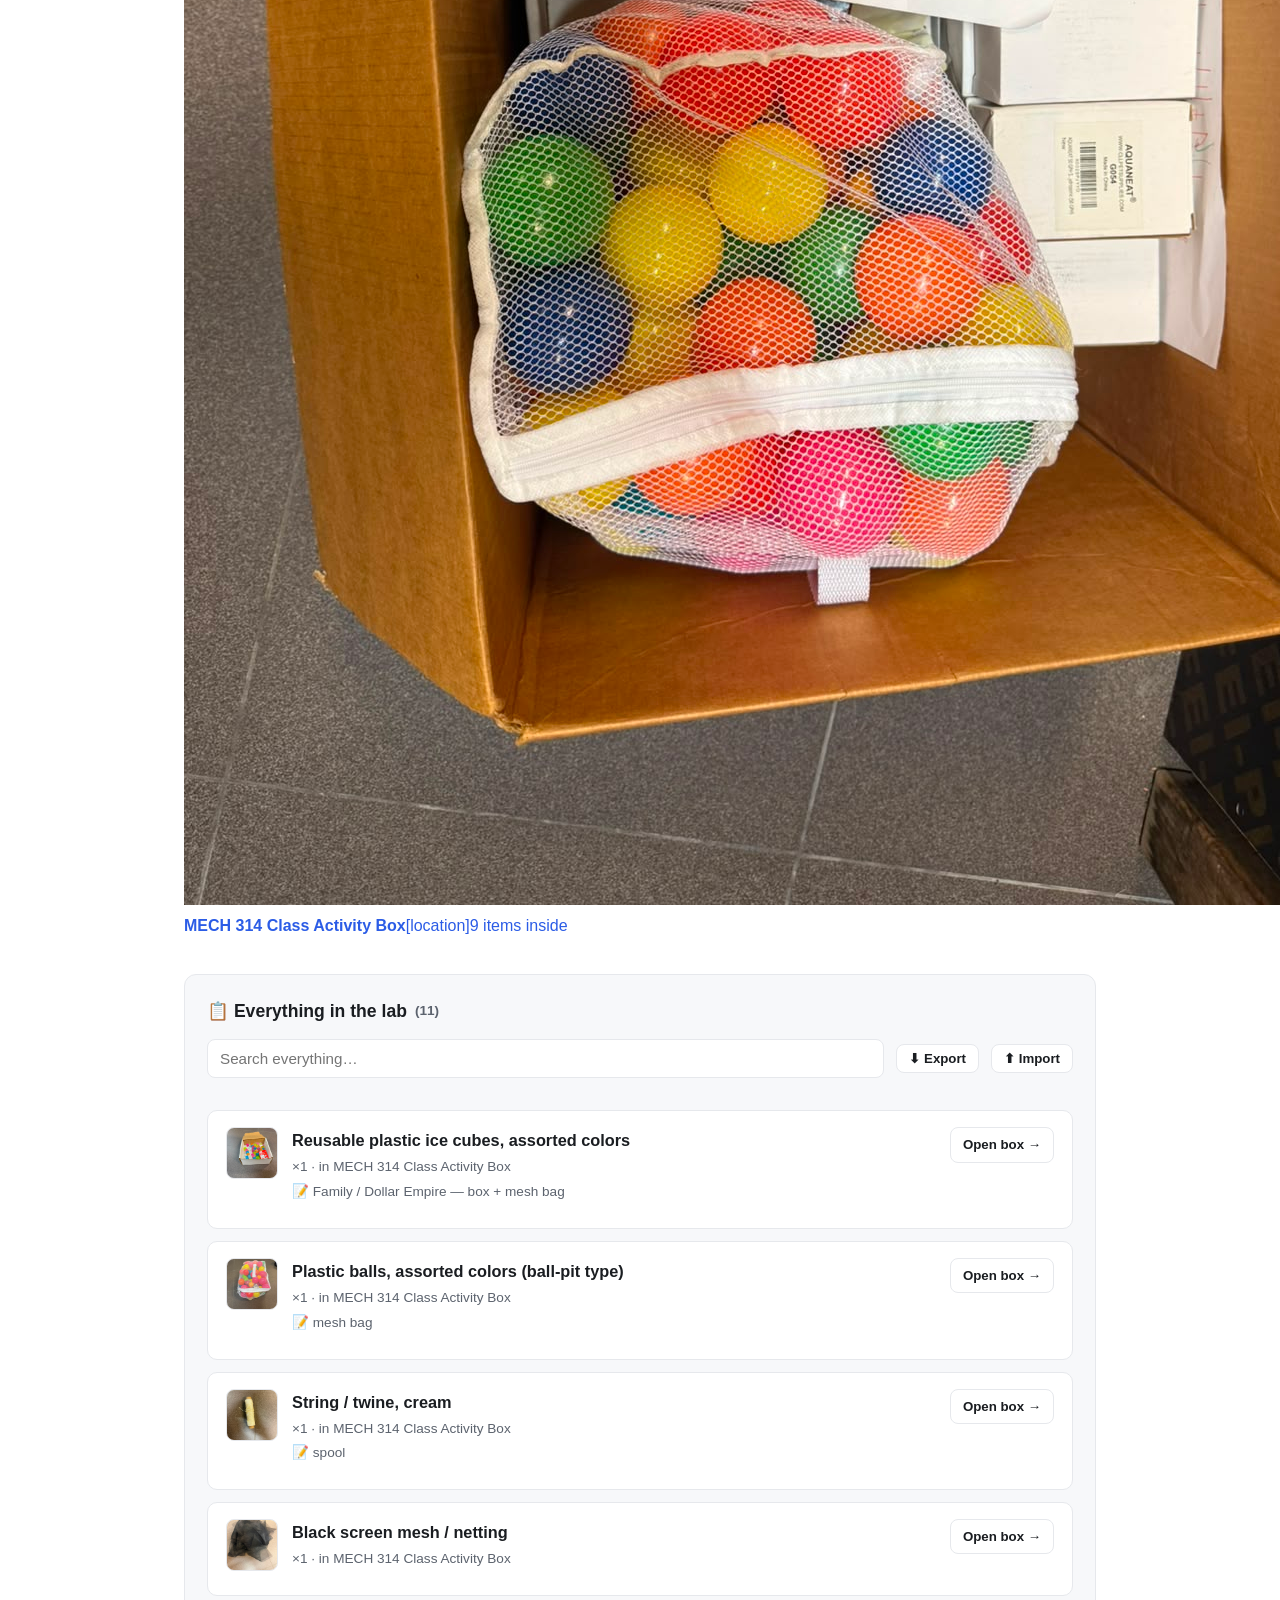
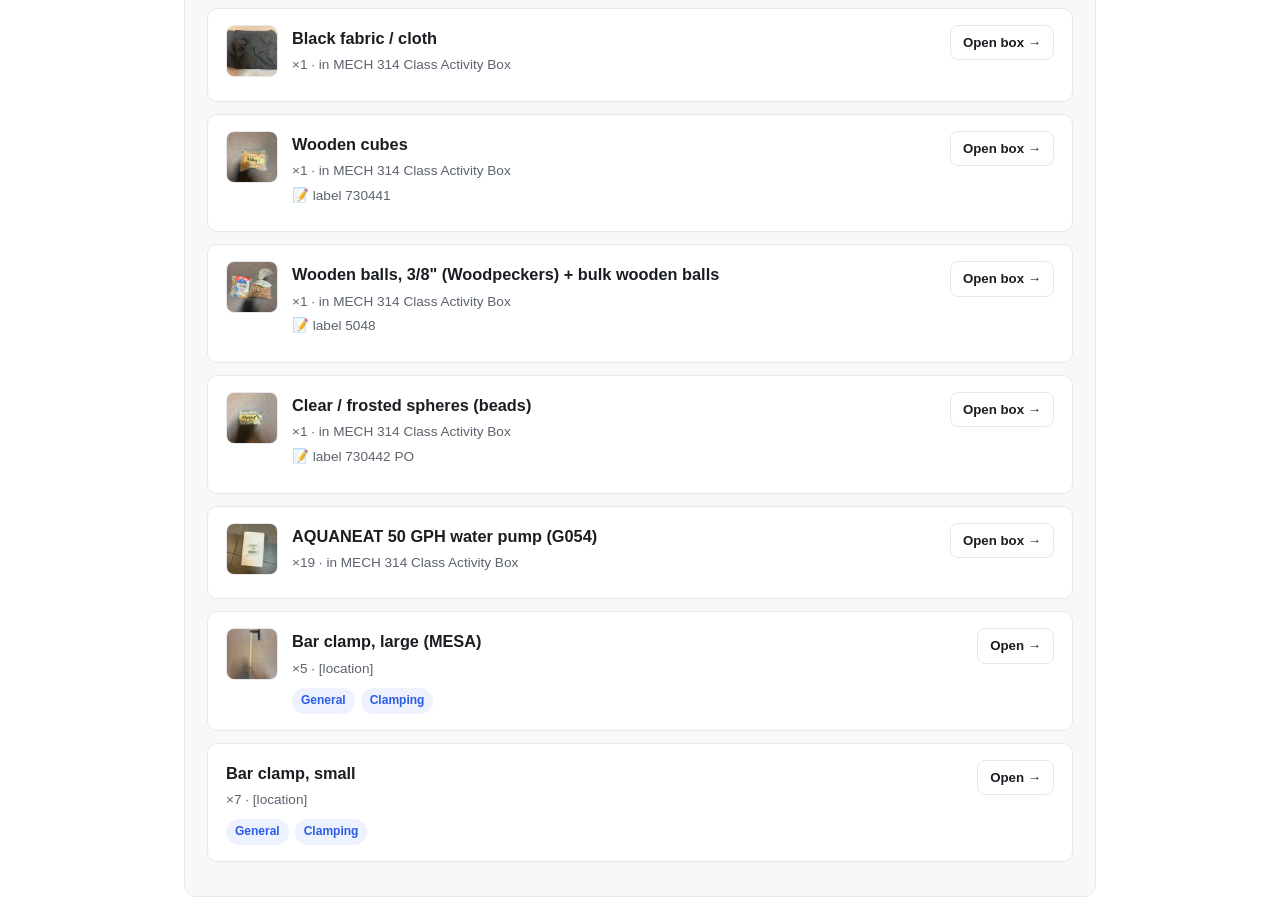
==== commit f72aea81: "Add bar clamps: large x5 (with photo) and small x7 as tools; inventory list now includes standalone " ====
--- a/inventory.html
+++ b/inventory.html
@@ -392,19 +392,28 @@
     used.forEach(t => box.appendChild(mk(t, t)));
   }
 
-  // Read-only rows pulled from the shared catalog (every box's contents).
+  // Read-only rows pulled from the shared catalog (box contents + standalone tools).
   function catalogRows() {
     if (!window.LAB_ASSETS) return [];
     const rows = [];
-    window.LAB_ASSETS.filter(a => a.type === "cabinet").forEach(cb => {
-      (cb.contents || []).forEach(c => rows.push({
-        name: c.name, qty: c.qty || "", loc: "in " + cb.name, notes: c.note || "",
-        photo: c.photo || "", tags: [], boxId: cb.id, readonly: true
-      }));
-      (cb.contains || []).map(window.getAsset).filter(Boolean).forEach(t => rows.push({
-        name: t.name, qty: t.qty || "", loc: "in " + cb.name, notes: "",
-        photo: t.photo || "", tags: t.tags || [], boxId: cb.id, readonly: true
-      }));
+    window.LAB_ASSETS.forEach(a => {
+      if (a.type === "cabinet") {
+        const href = "item.html?id=" + encodeURIComponent(a.id);
+        (a.contents || []).forEach(c => rows.push({
+          name: c.name, qty: c.qty || "", loc: "in " + a.name, notes: c.note || "",
+          photo: c.photo || "", tags: [], href: href, linkLabel: "Open box →", readonly: true
+        }));
+        (a.contains || []).map(window.getAsset).filter(Boolean).forEach(t => rows.push({
+          name: t.name, qty: t.qty || "", loc: "in " + a.name, notes: "",
+          photo: t.photo || "", tags: t.tags || [], href: href, linkLabel: "Open box →", readonly: true
+        }));
+      } else if (a.type === "tool") {
+        rows.push({
+          name: a.name, qty: a.qty || "", loc: a.location || "", notes: "",
+          photo: a.photo || "", tags: a.tags || [],
+          href: "item.html?id=" + encodeURIComponent(a.id), linkLabel: "Open →", readonly: true
+        });
+      }
     });
     return rows;
   }
@@ -444,7 +453,7 @@
         '</div>' +
         '<div class="item-actions">' +
           (it.readonly
-            ? '<a class="btn btn-ghost btn-sm" href="item.html?id=' + encodeURIComponent(it.boxId) + '">Open box →</a>'
+            ? '<a class="btn btn-ghost btn-sm" href="' + it.href + '">' + (it.linkLabel || 'Open →') + '</a>'
             : '<button class="btn btn-ghost btn-sm btn-danger" data-del="' + it.id + '">Delete</button>') +
         '</div>';
       el.querySelector("h3").textContent = it.name;
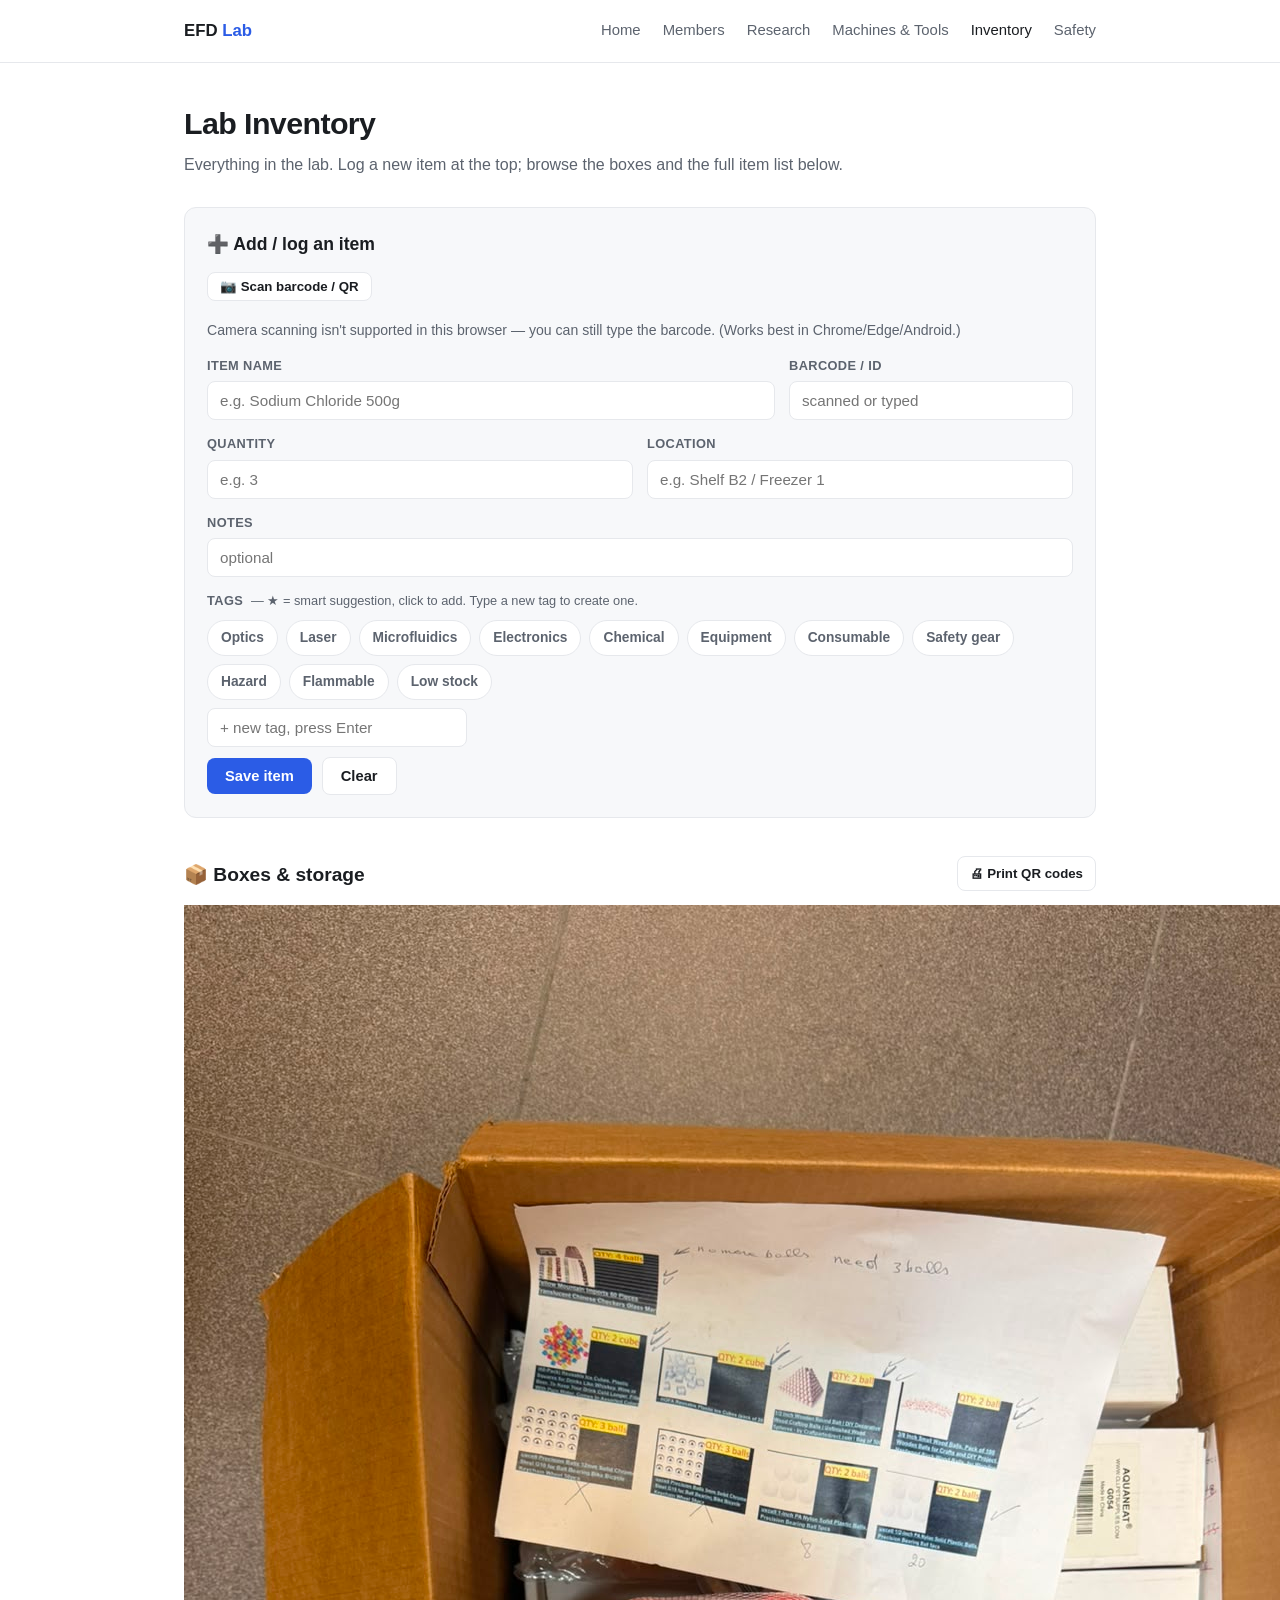
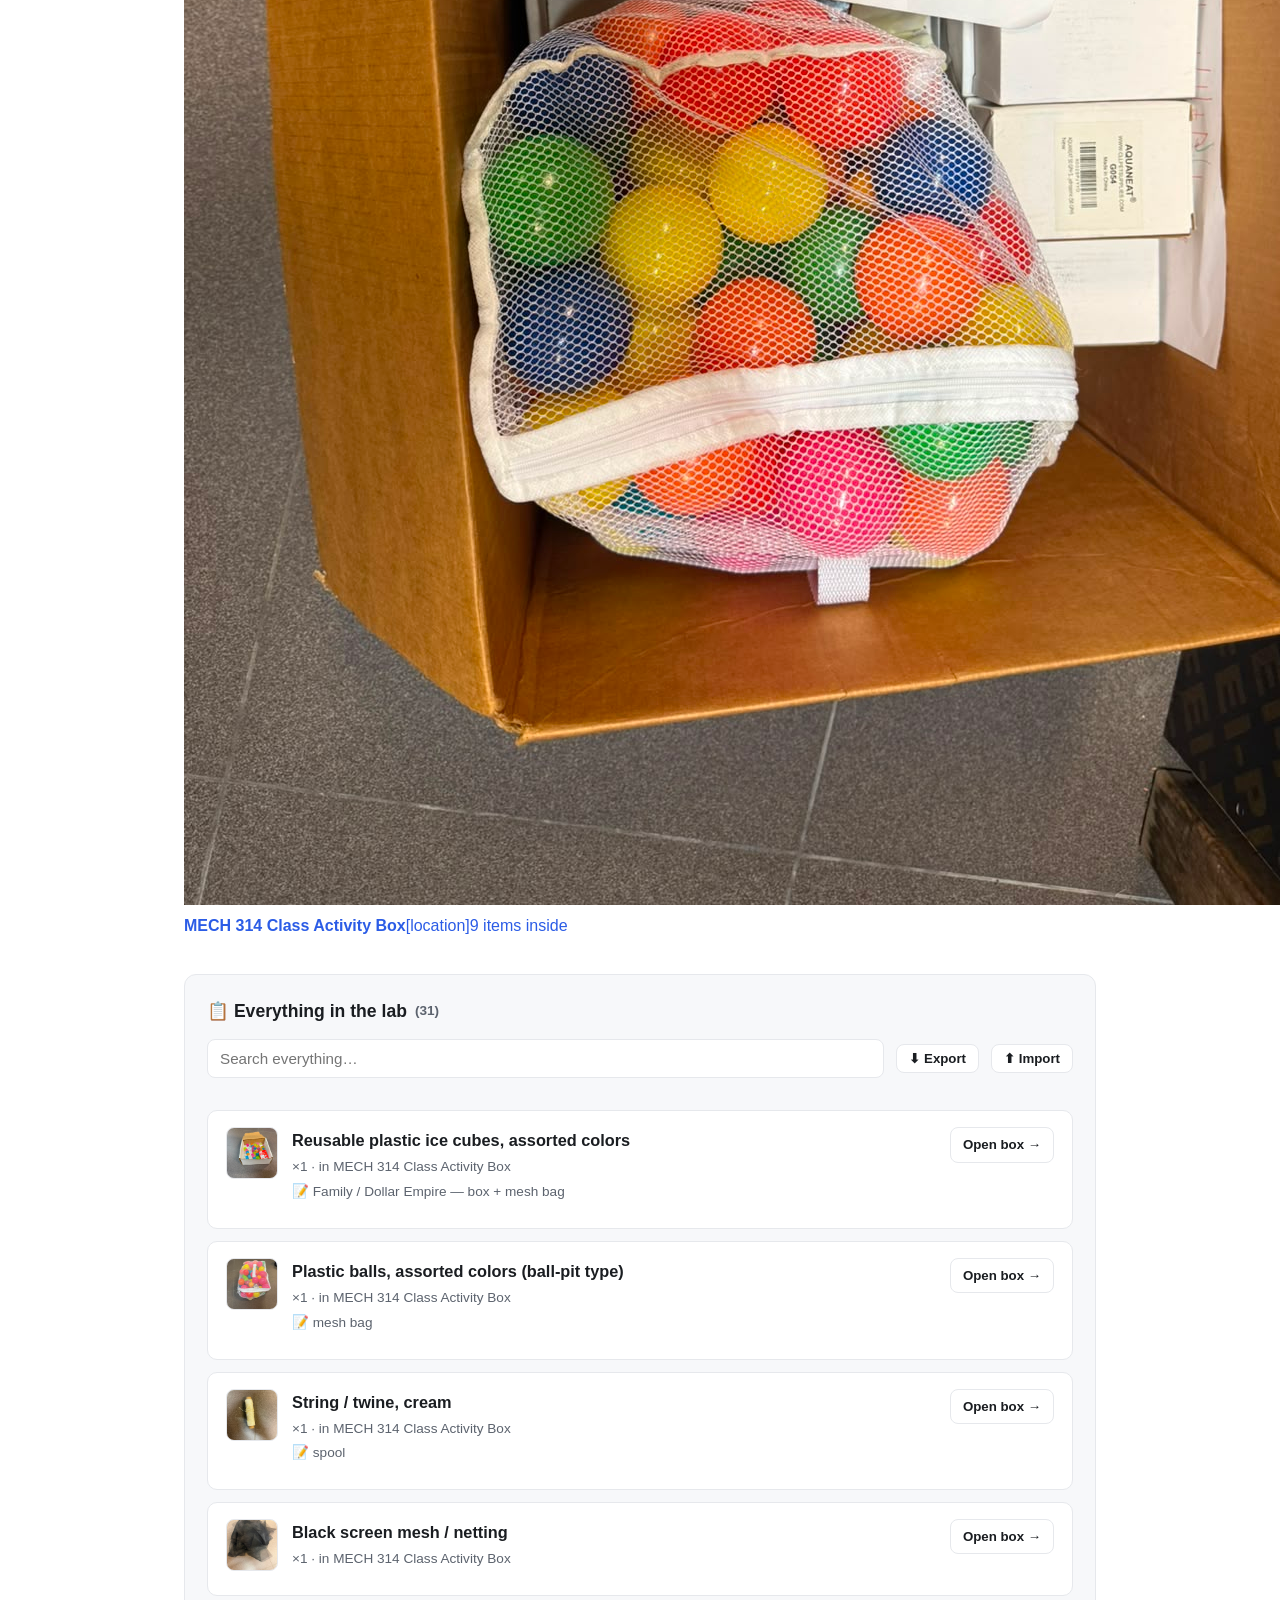
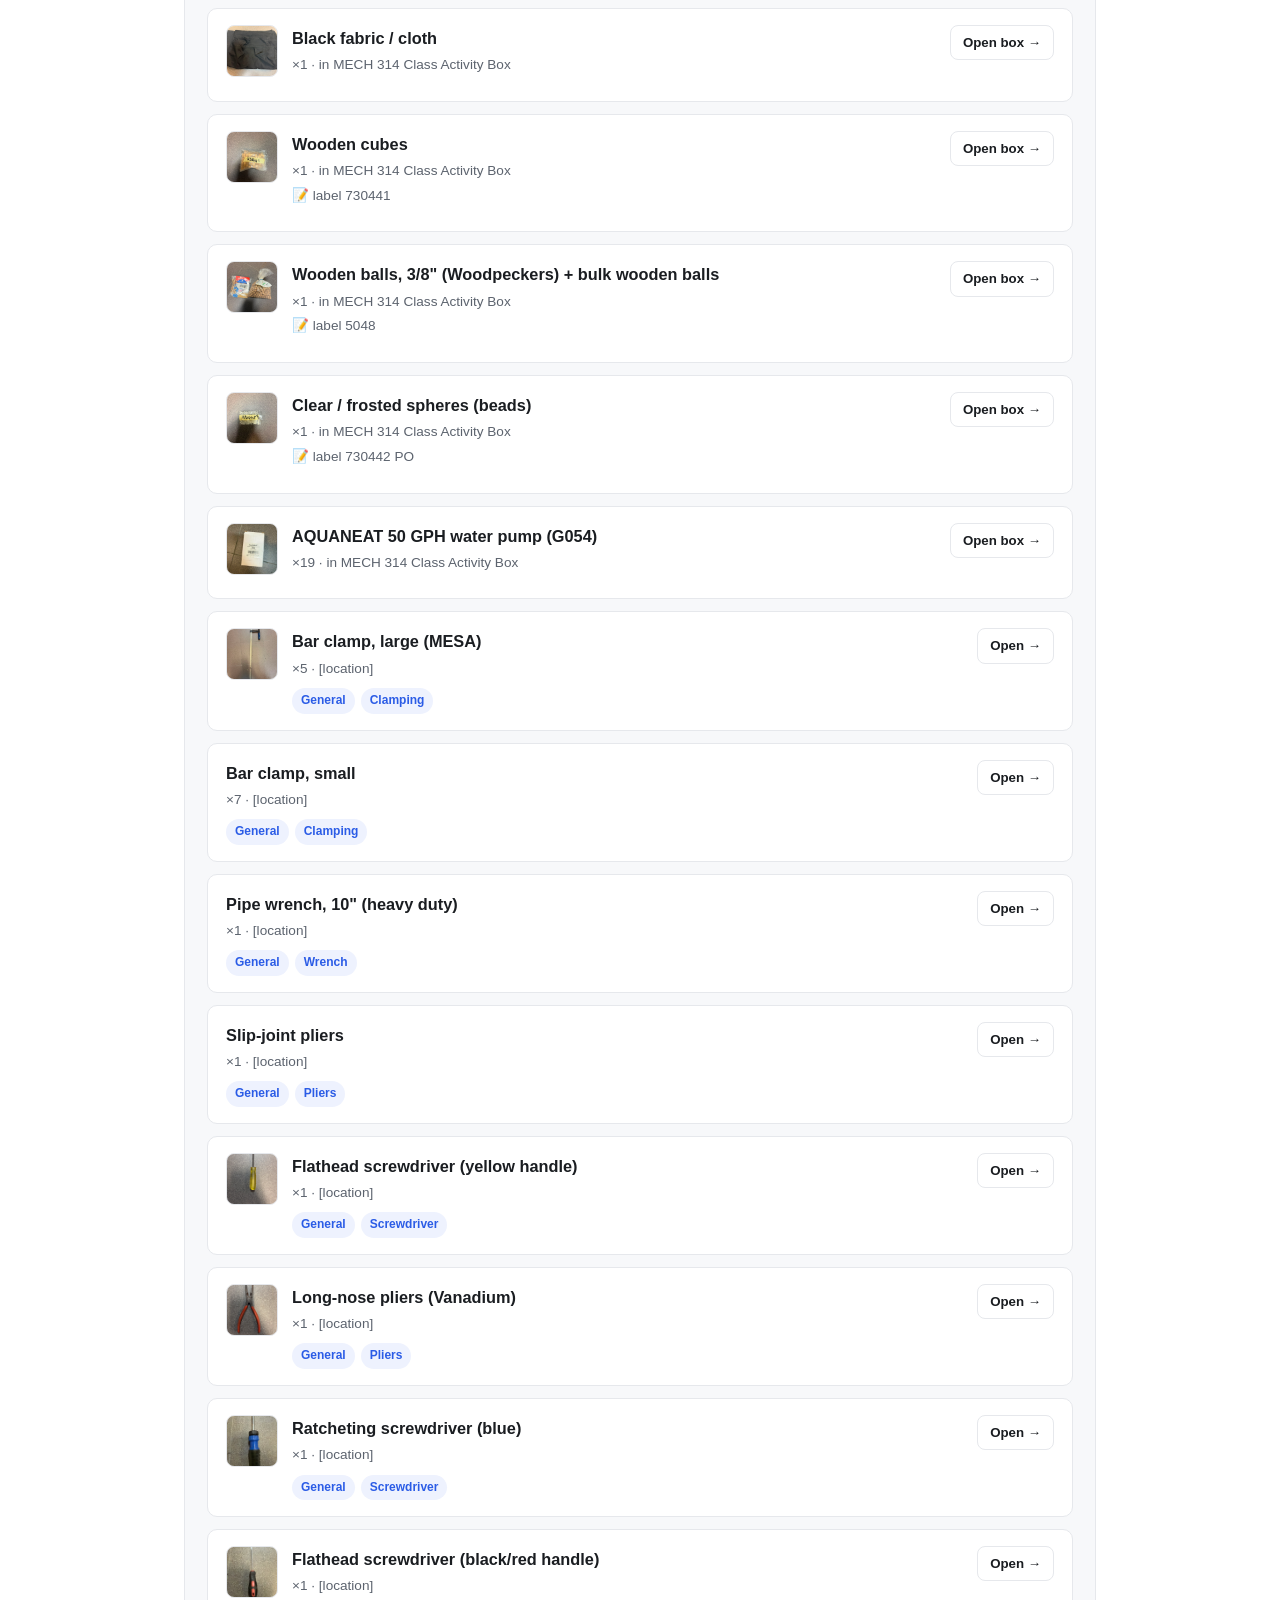
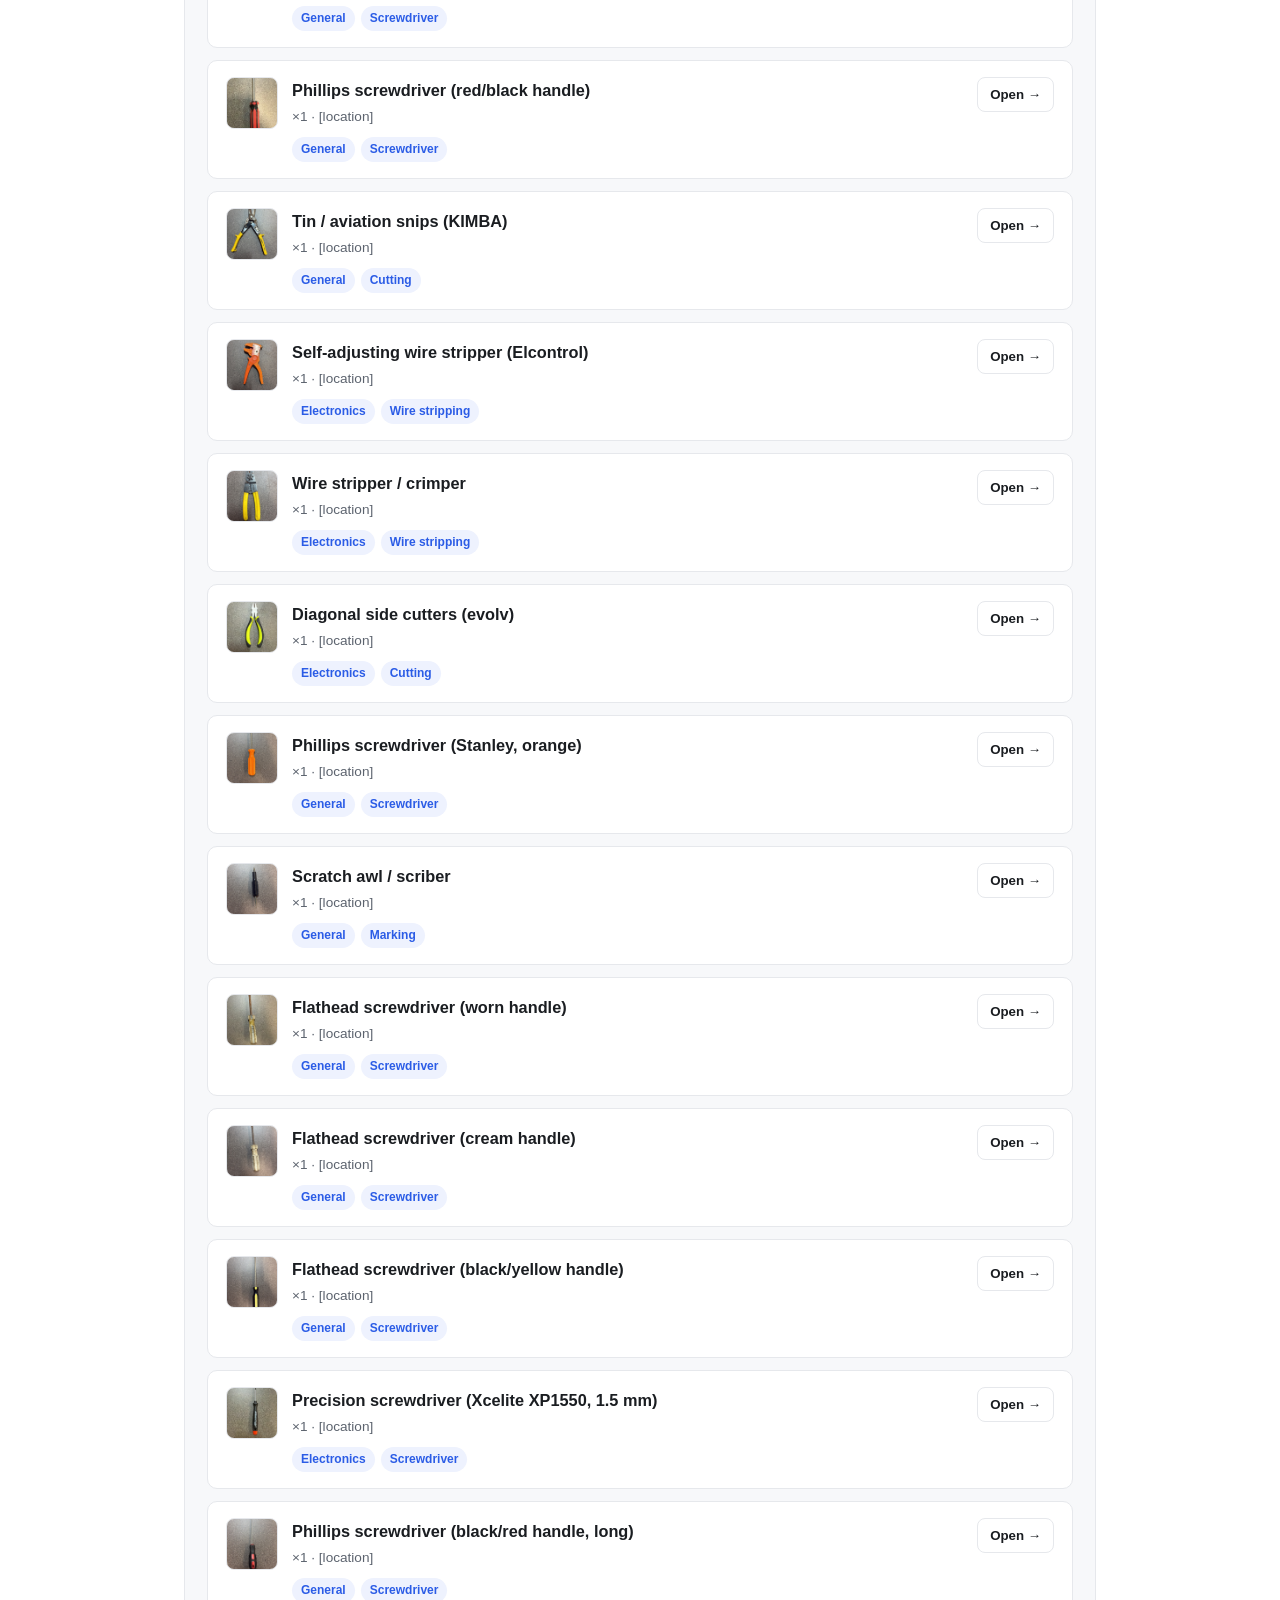
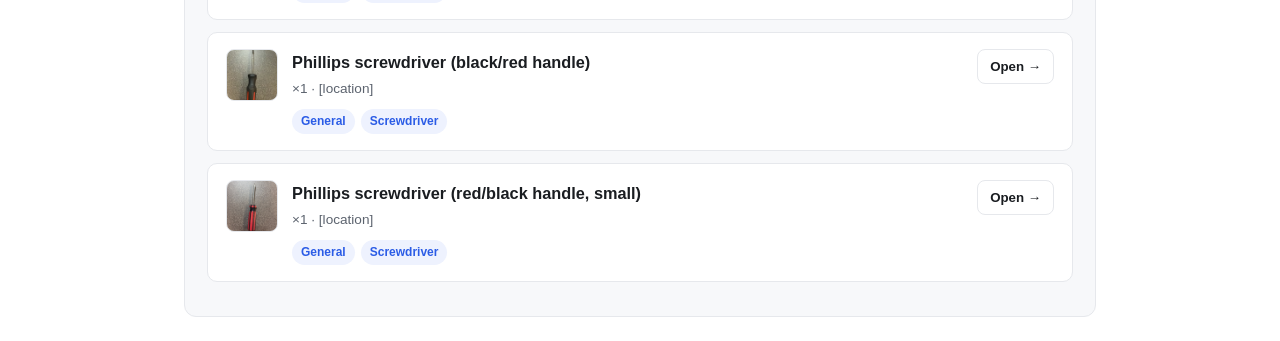
==== commit 5e9c91ab: "Add click-to-zoom lightbox for all images (blurred backdrop, Esc/backdrop to close) on every page" ====
--- a/inventory.html
+++ b/inventory.html
@@ -572,5 +572,6 @@
   renderList();
   </script>
 
+  <script src="js/lightbox.js"></script>
 </body>
 </html>
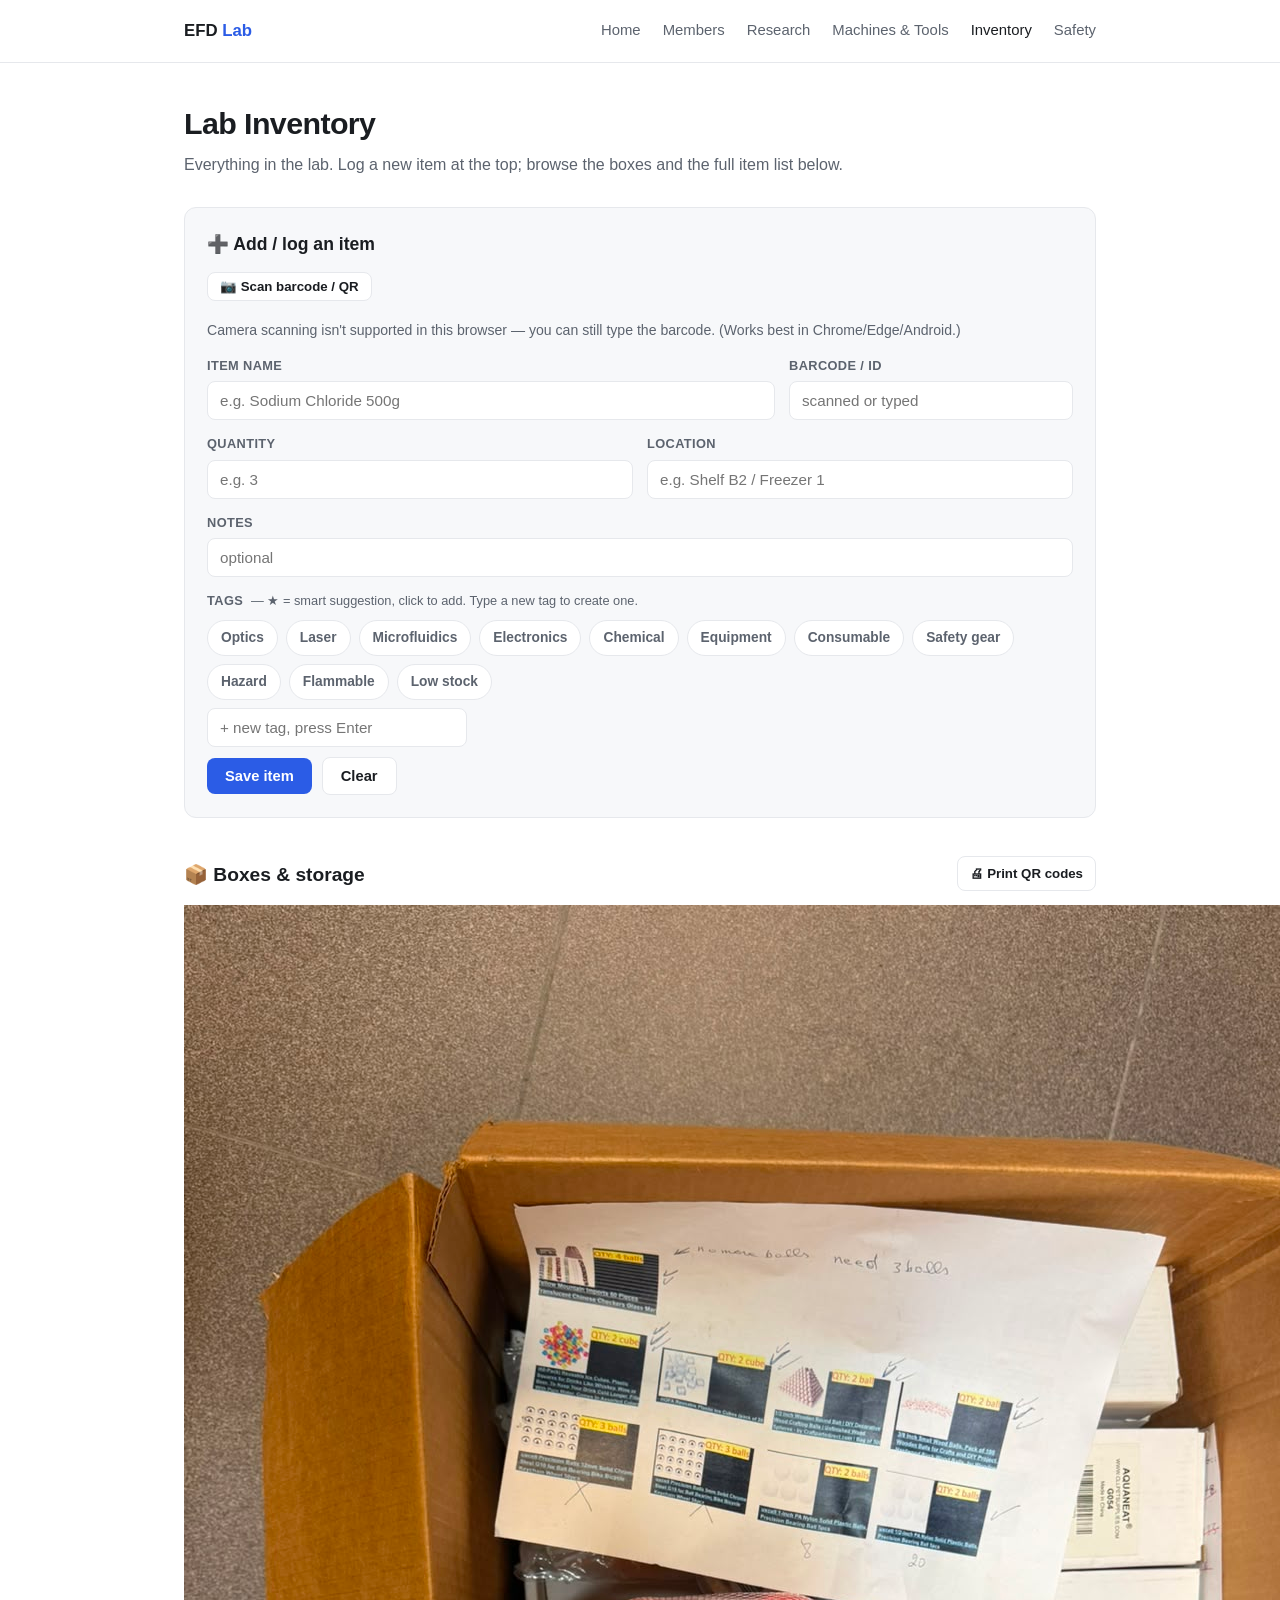
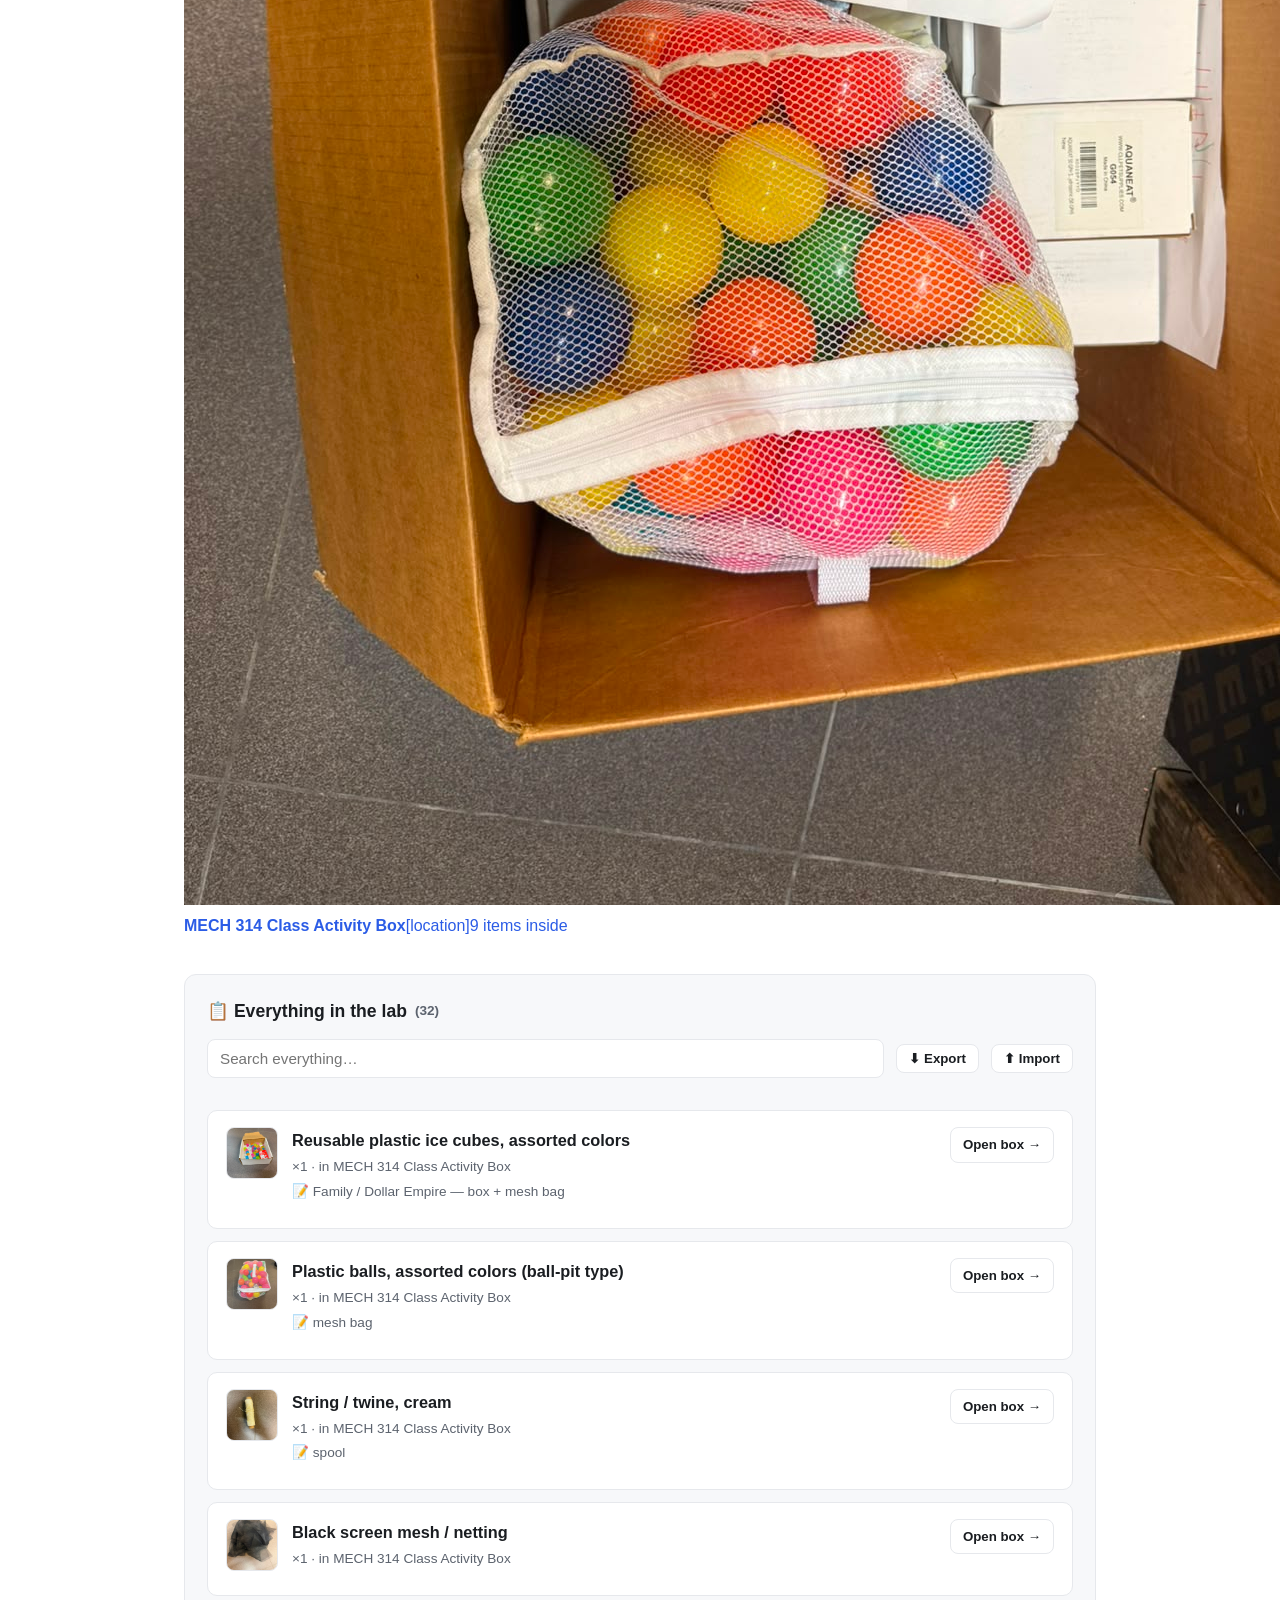
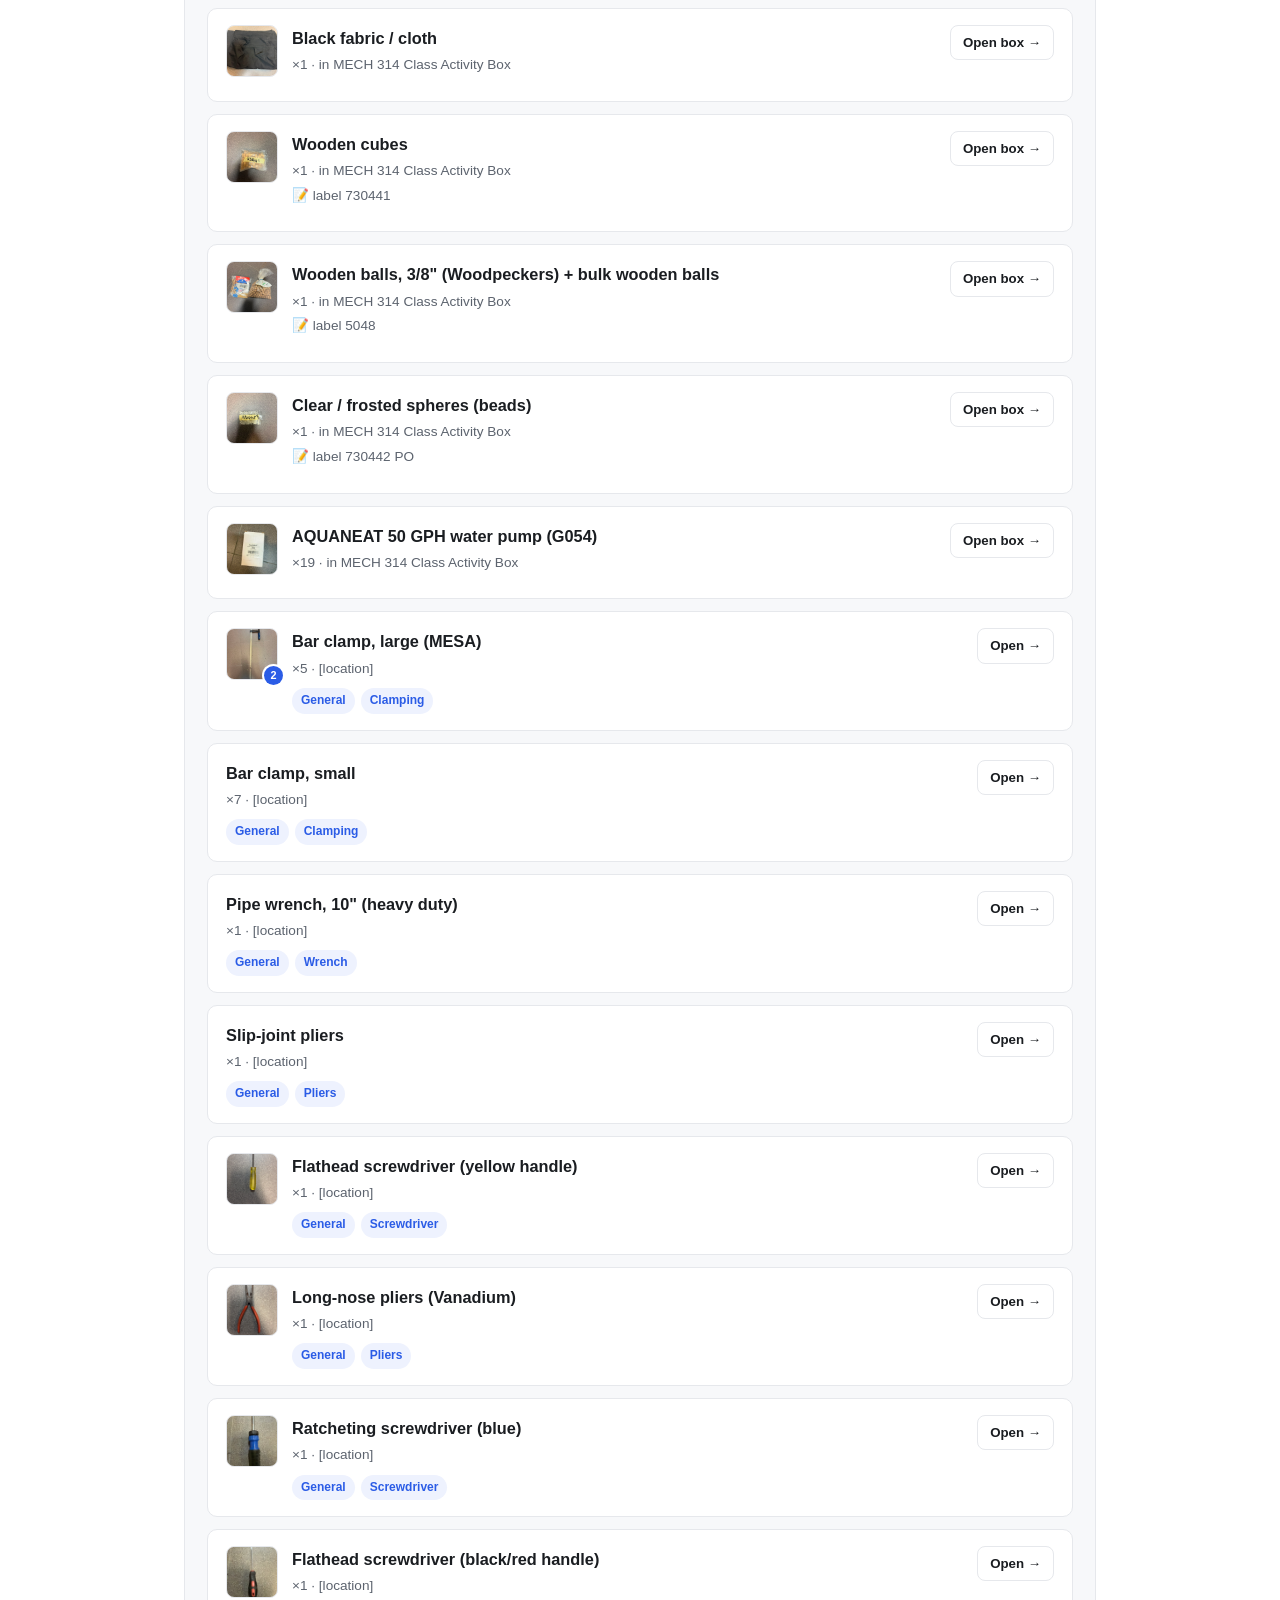
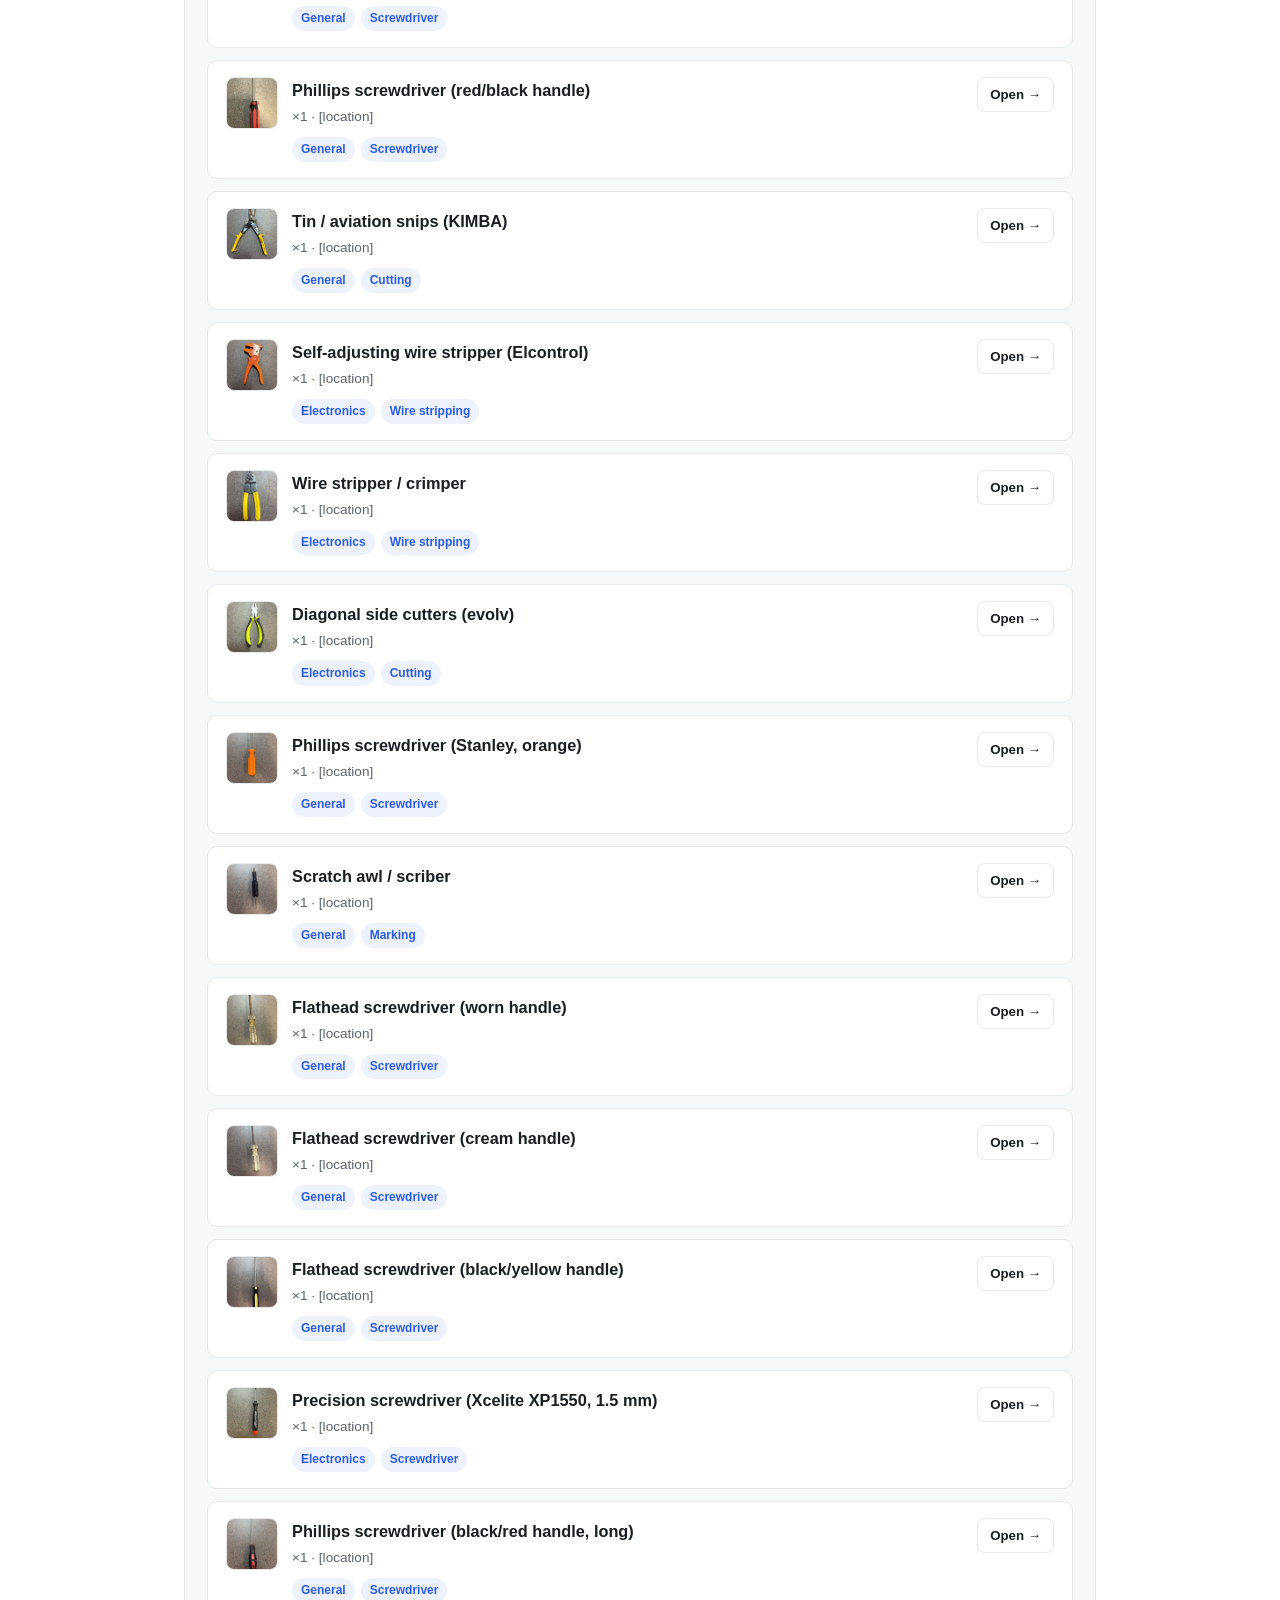
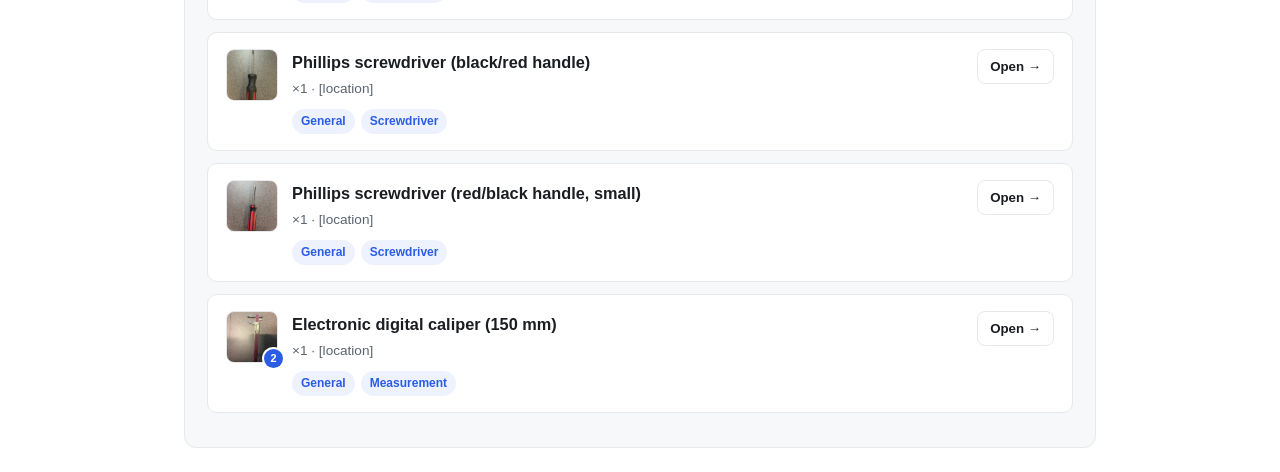
==== commit 76b97527: "Multi-photo items: gallery lightbox (arrows + counter), photo-count badges; add caliper (2 photos) +" ====
--- a/inventory.html
+++ b/inventory.html
@@ -401,16 +401,16 @@
         const href = "item.html?id=" + encodeURIComponent(a.id);
         (a.contents || []).forEach(c => rows.push({
           name: c.name, qty: c.qty || "", loc: "in " + a.name, notes: c.note || "",
-          photo: c.photo || "", tags: [], href: href, linkLabel: "Open box →", readonly: true
+          photos: c.photo ? [c.photo] : [], tags: [], href: href, linkLabel: "Open box →", readonly: true
         }));
         (a.contains || []).map(window.getAsset).filter(Boolean).forEach(t => rows.push({
           name: t.name, qty: t.qty || "", loc: "in " + a.name, notes: "",
-          photo: t.photo || "", tags: t.tags || [], href: href, linkLabel: "Open box →", readonly: true
+          photos: window.itemPhotos(t), tags: t.tags || [], href: href, linkLabel: "Open box →", readonly: true
         }));
       } else if (a.type === "tool") {
         rows.push({
           name: a.name, qty: a.qty || "", loc: a.location || "", notes: "",
-          photo: a.photo || "", tags: a.tags || [],
+          photos: window.itemPhotos(a), tags: a.tags || [],
           href: "item.html?id=" + encodeURIComponent(a.id), linkLabel: "Open →", readonly: true
         });
       }
@@ -441,7 +441,13 @@
       el.className = "item";
       const meta = [it.code && ("#" + it.code), it.qty && ("×" + it.qty), it.loc, it.added && ("added " + it.added)]
         .filter(Boolean).join(" · ");
-      const thumb = it.photo ? '<img class="item-thumb" alt="" src="' + it.photo + '" onerror="this.style.display=\'none\'">' : '';
+      const photos = (it.photos && it.photos.length) ? it.photos : (it.photo ? [it.photo] : []);
+      var thumb = '';
+      if (photos.length) {
+        const gal = photos.length > 1 ? ' data-gallery="' + photos.join('|') + '"' : '';
+        const badge = photos.length > 1 ? '<span class="ph-badge">' + photos.length + '</span>' : '';
+        thumb = '<span class="thumb-wrap"><img class="item-thumb" alt="" src="' + photos[0] + '"' + gal + ' onerror="this.style.display=\'none\'">' + badge + '</span>';
+      }
       el.innerHTML =
         '<div class="item-left">' + thumb +
           '<div class="item-main">' +
